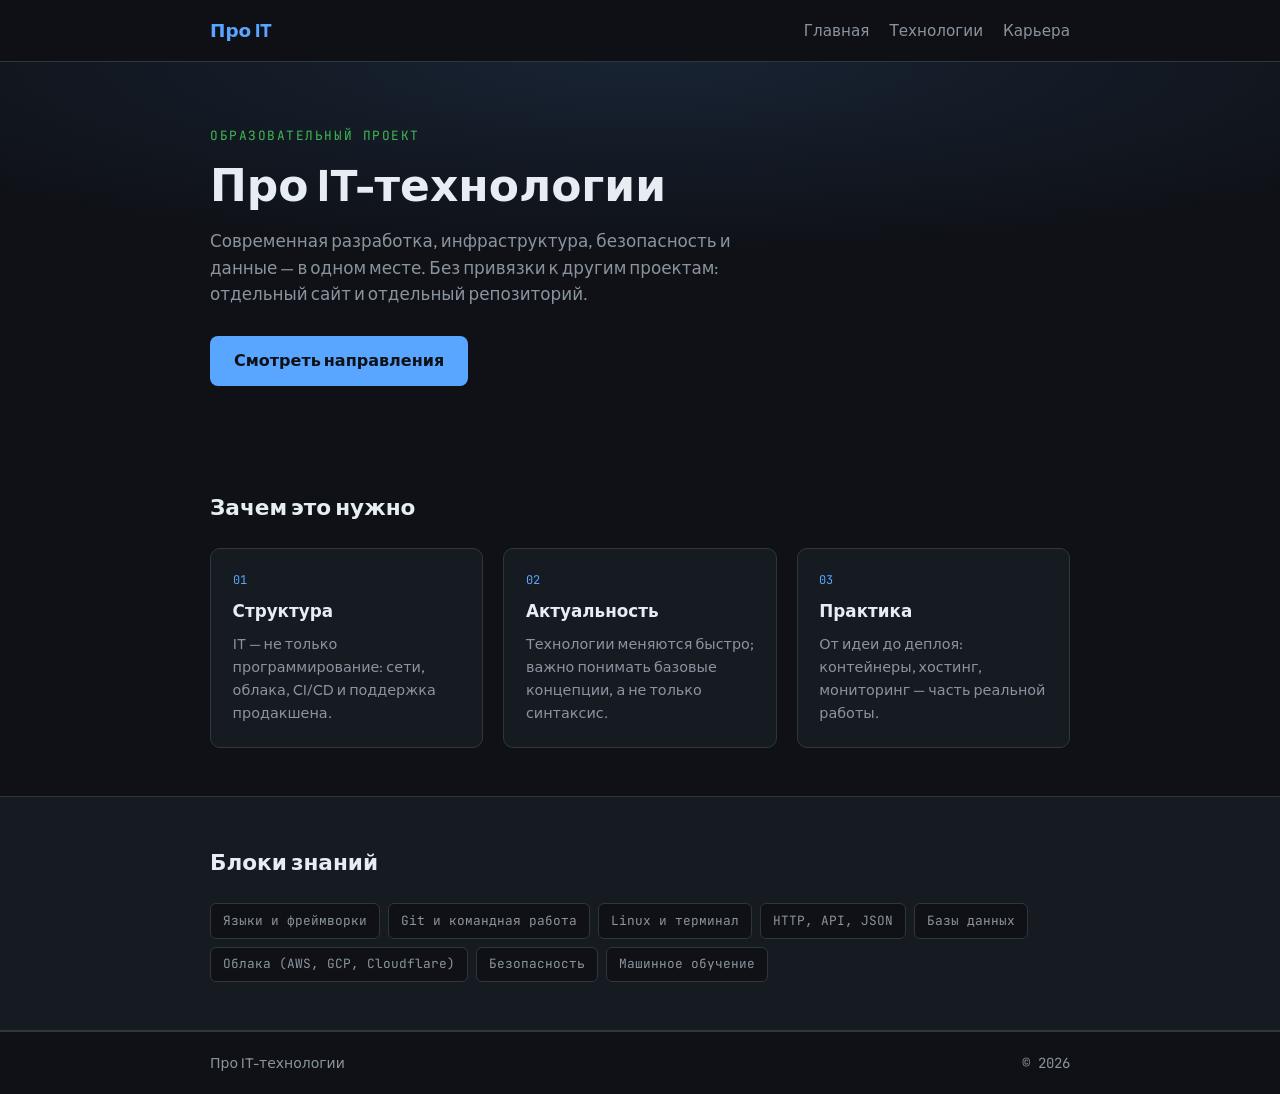
==== index.html @ e0f94e35 "Initial: Про IT-технологии — статический сайт Made-with: Cursor" ====
<!DOCTYPE html>
<html lang="ru">
<head>
  <meta charset="UTF-8" />
  <meta name="viewport" content="width=device-width, initial-scale=1.0" />
  <meta name="description" content="Про IT-технологии — обзор направлений: облако, безопасность, DevOps, ИИ и разработка." />
  <title>Про IT-технологии</title>
  <link rel="preconnect" href="https://fonts.googleapis.com" />
  <link rel="preconnect" href="https://fonts.gstatic.com" crossorigin />
  <link href="https://fonts.googleapis.com/css2?family=JetBrains+Mono:wght@400;600&family=Outfit:wght@400;600;700&display=swap" rel="stylesheet" />
  <link rel="stylesheet" href="styles.css" />
</head>
<body>
  <header class="header">
    <div class="container header-row">
      <a class="logo" href="index.html">Про IT</a>
      <nav class="nav">
        <a href="index.html">Главная</a>
        <a href="technologies.html">Технологии</a>
        <a href="career.html">Карьера</a>
      </nav>
    </div>
  </header>

  <main>
    <section class="hero">
      <div class="container">
        <p class="kicker">Образовательный проект</p>
        <h1 class="hero-title">Про IT-технологии</h1>
        <p class="hero-lead">Современная разработка, инфраструктура, безопасность и данные — в одном месте. Без привязки к другим проектам: отдельный сайт и отдельный репозиторий.</p>
        <a class="btn" href="technologies.html">Смотреть направления</a>
      </div>
    </section>

    <section class="section">
      <div class="container">
        <h2 class="h2">Зачем это нужно</h2>
        <div class="grid-3">
          <article class="card">
            <span class="card-icon">01</span>
            <h3>Структура</h3>
            <p>IT — не только программирование: сети, облака, CI/CD и поддержка продакшена.</p>
          </article>
          <article class="card">
            <span class="card-icon">02</span>
            <h3>Актуальность</h3>
            <p>Технологии меняются быстро; важно понимать базовые концепции, а не только синтаксис.</p>
          </article>
          <article class="card">
            <span class="card-icon">03</span>
            <h3>Практика</h3>
            <p>От идеи до деплоя: контейнеры, хостинг, мониторинг — часть реальной работы.</p>
          </article>
        </div>
      </div>
    </section>

    <section class="section section-dark">
      <div class="container">
        <h2 class="h2 h2-light">Блоки знаний</h2>
        <ul class="tag-list">
          <li>Языки и фреймворки</li>
          <li>Git и командная работа</li>
          <li>Linux и терминал</li>
          <li>HTTP, API, JSON</li>
          <li>Базы данных</li>
          <li>Облака (AWS, GCP, Cloudflare)</li>
          <li>Безопасность</li>
          <li>Машинное обучение</li>
        </ul>
      </div>
    </section>
  </main>

  <footer class="footer">
    <div class="container footer-row">
      <span>Про IT-технологии</span>
      <span class="mono" id="year"></span>
    </div>
  </footer>
  <script>
    document.getElementById('year').textContent = '© ' + new Date().getFullYear();
  </script>
</body>
</html>
---- styles.css ----
:root {
  --bg: #0f1117;
  --surface: #161b22;
  --text: #e6edf3;
  --muted: #8b949e;
  --accent: #58a6ff;
  --accent2: #3fb950;
  --border: #30363d;
  --font: "Outfit", system-ui, sans-serif;
  --mono: "JetBrains Mono", monospace;
}

* {
  box-sizing: border-box;
}

html {
  scroll-behavior: smooth;
}

body {
  margin: 0;
  font-family: var(--font);
  background: var(--bg);
  color: var(--text);
  line-height: 1.6;
  min-height: 100vh;
  display: flex;
  flex-direction: column;
}

main {
  flex: 1;
}

.container {
  width: 100%;
  max-width: 900px;
  margin: 0 auto;
  padding: 0 1.25rem;
}

/* Header */
.header {
  border-bottom: 1px solid var(--border);
  background: rgba(15, 17, 23, 0.92);
  backdrop-filter: blur(8px);
  position: sticky;
  top: 0;
  z-index: 10;
}

.header-row {
  display: flex;
  align-items: center;
  justify-content: space-between;
  padding: 1rem 1.25rem;
  max-width: 900px;
  margin: 0 auto;
}

.logo {
  font-weight: 700;
  color: var(--accent);
  text-decoration: none;
  font-size: 1.15rem;
}

.nav {
  display: flex;
  gap: 1.25rem;
}

.nav a {
  color: var(--muted);
  text-decoration: none;
  font-size: 0.95rem;
}

.nav a:hover {
  color: var(--text);
}

/* Hero */
.hero {
  padding: 4rem 0 3.5rem;
  background: radial-gradient(ellipse 70% 50% at 50% 0%, rgba(88, 166, 255, 0.12), transparent);
}

.kicker {
  font-family: var(--mono);
  font-size: 0.8rem;
  color: var(--accent2);
  text-transform: uppercase;
  letter-spacing: 0.12em;
  margin: 0 0 0.75rem;
}

.hero-title {
  margin: 0 0 1rem;
  font-size: clamp(2rem, 5vw, 2.75rem);
  font-weight: 700;
  line-height: 1.2;
}

.hero-lead {
  margin: 0 0 1.75rem;
  color: var(--muted);
  max-width: 560px;
  font-size: 1.05rem;
}

.btn {
  display: inline-block;
  padding: 0.75rem 1.5rem;
  background: var(--accent);
  color: var(--bg);
  text-decoration: none;
  font-weight: 600;
  border-radius: 8px;
  transition: opacity 0.2s;
}

.btn:hover {
  opacity: 0.9;
}

/* Sections */
.section {
  padding: 3rem 0;
}

.section-dark {
  background: var(--surface);
  border-top: 1px solid var(--border);
  border-bottom: 1px solid var(--border);
}

.h2 {
  margin: 0 0 1.5rem;
  font-size: 1.35rem;
}

.h2-light {
  color: var(--text);
}

.grid-3 {
  display: grid;
  gap: 1.25rem;
}

@media (min-width: 640px) {
  .grid-3 {
    grid-template-columns: repeat(3, 1fr);
  }
}

.card {
  background: var(--surface);
  border: 1px solid var(--border);
  border-radius: 10px;
  padding: 1.35rem;
}

.card-icon {
  font-family: var(--mono);
  font-size: 0.75rem;
  color: var(--accent);
  display: block;
  margin-bottom: 0.5rem;
}

.card h3 {
  margin: 0 0 0.5rem;
  font-size: 1.05rem;
}

.card p {
  margin: 0;
  font-size: 0.9rem;
  color: var(--muted);
}

.tag-list {
  list-style: none;
  margin: 0;
  padding: 0;
  display: flex;
  flex-wrap: wrap;
  gap: 0.5rem;
}

.tag-list li {
  font-family: var(--mono);
  font-size: 0.8rem;
  padding: 0.4rem 0.75rem;
  background: var(--bg);
  border: 1px solid var(--border);
  border-radius: 6px;
  color: var(--muted);
}

/* Inner pages */
.page-main {
  padding: 2.5rem 0 3rem;
}

.page-title {
  margin: 0 0 0.5rem;
  font-size: 1.75rem;
}

.page-intro {
  margin: 0 0 2rem;
  color: var(--muted);
}

.tech-blocks {
  display: flex;
  flex-direction: column;
  gap: 1.25rem;
}

.tech-block {
  border: 1px solid var(--border);
  border-radius: 10px;
  padding: 1.25rem 1.35rem;
  background: var(--surface);
}

.tech-block h2 {
  margin: 0 0 0.5rem;
  font-size: 1.1rem;
  color: var(--accent);
}

.tech-block p {
  margin: 0;
  color: var(--muted);
  font-size: 0.95rem;
}

.back {
  margin-top: 2rem;
}

.back a {
  color: var(--accent);
  text-decoration: none;
}

.back a:hover {
  text-decoration: underline;
}

/* Footer */
.footer {
  border-top: 1px solid var(--border);
  padding: 1.25rem 0;
  margin-top: auto;
}

.footer-row {
  display: flex;
  justify-content: space-between;
  align-items: center;
  font-size: 0.875rem;
  color: var(--muted);
  max-width: 900px;
  margin: 0 auto;
  padding: 0 1.25rem;
}

.mono {
  font-family: var(--mono);
}
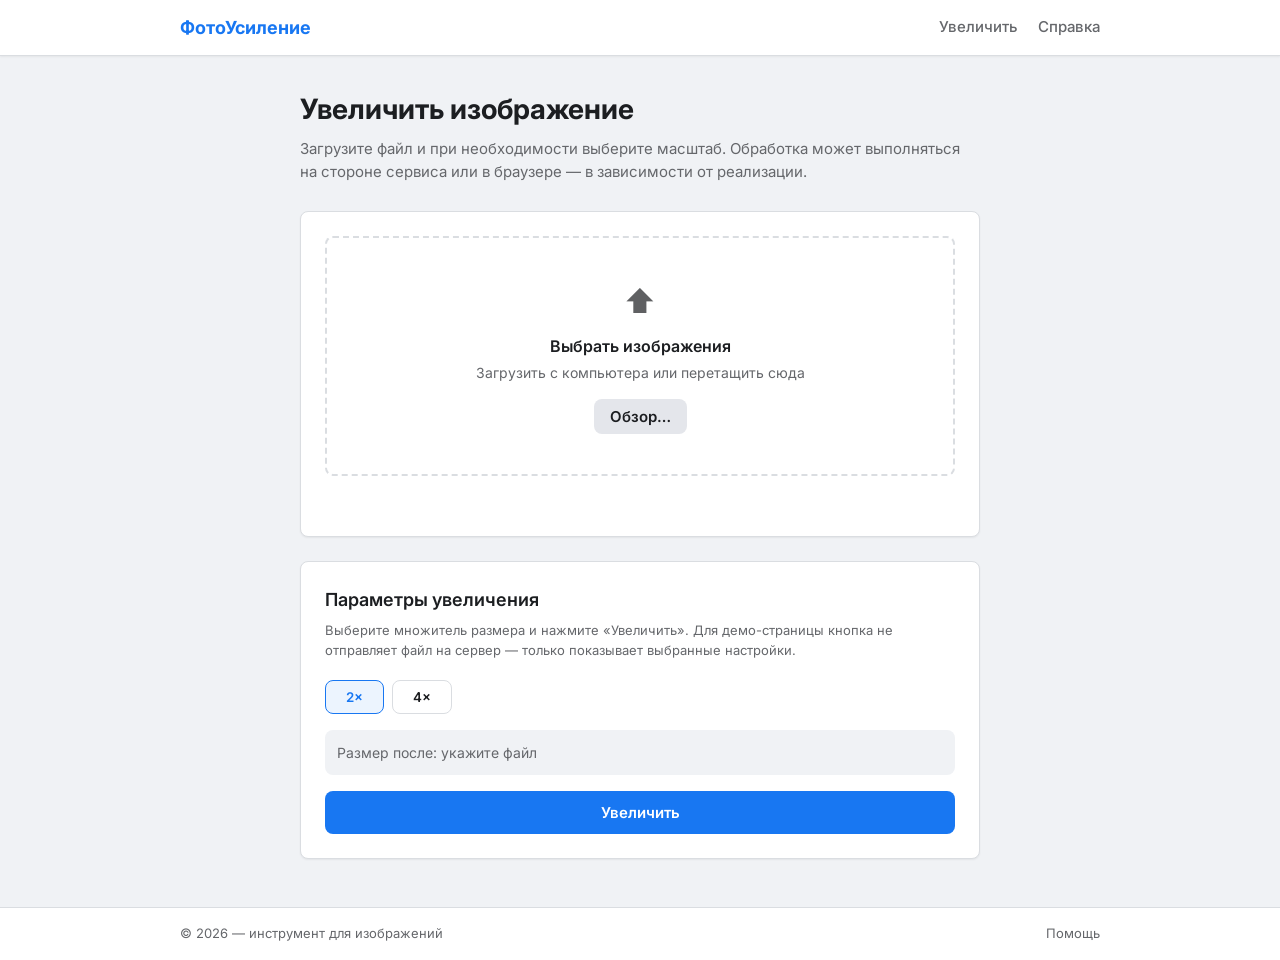
==== commit 2c4c7c3a: "redesign: light upscale-style UI, no IT; help page; drop technologies/career Made-with: Cursor" ====
--- a/index.html
+++ b/index.html
@@ -3,83 +3,125 @@
 <head>
   <meta charset="UTF-8" />
   <meta name="viewport" content="width=device-width, initial-scale=1.0" />
-  <meta name="description" content="Про IT-технологии — обзор направлений: облако, безопасность, DevOps, ИИ и разработка." />
-  <title>Про IT-технологии</title>
+  <meta name="description" content="Увеличение и улучшение качества изображений. Загрузите файл и выберите параметры." />
+  <title>Увеличить изображение</title>
   <link rel="preconnect" href="https://fonts.googleapis.com" />
   <link rel="preconnect" href="https://fonts.gstatic.com" crossorigin />
-  <link href="https://fonts.googleapis.com/css2?family=JetBrains+Mono:wght@400;600&family=Outfit:wght@400;600;700&display=swap" rel="stylesheet" />
+  <link href="https://fonts.googleapis.com/css2?family=Inter:wght@400;500;600;700&display=swap" rel="stylesheet" />
   <link rel="stylesheet" href="styles.css" />
 </head>
 <body>
-  <header class="header">
-    <div class="container header-row">
-      <a class="logo" href="index.html">Про IT</a>
-      <nav class="nav">
-        <a href="index.html">Главная</a>
-        <a href="technologies.html">Технологии</a>
-        <a href="career.html">Карьера</a>
+  <header class="topbar">
+    <div class="wrap topbar-inner">
+      <a class="brand" href="index.html">ФотоУсиление</a>
+      <nav class="topnav">
+        <a href="index.html">Увеличить</a>
+        <a href="help.html">Справка</a>
       </nav>
     </div>
   </header>
 
-  <main>
-    <section class="hero">
-      <div class="container">
-        <p class="kicker">Образовательный проект</p>
-        <h1 class="hero-title">Про IT-технологии</h1>
-        <p class="hero-lead">Современная разработка, инфраструктура, безопасность и данные — в одном месте. Без привязки к другим проектам: отдельный сайт и отдельный репозиторий.</p>
-        <a class="btn" href="technologies.html">Смотреть направления</a>
+  <main class="main">
+    <div class="wrap">
+      <h1 class="page-heading">Увеличить изображение</h1>
+      <p class="page-sub">Загрузите файл и при необходимости выберите масштаб. Обработка может выполняться на стороне сервиса или в браузере — в зависимости от реализации.</p>
+
+      <div class="upload-card">
+        <div class="dropzone" id="dropzone">
+          <input type="file" id="file-input" accept="image/jpeg,image/png,image/webp" hidden />
+          <div class="dropzone-icon" aria-hidden="true">⬆</div>
+          <p class="dropzone-title">Выбрать изображения</p>
+          <p class="dropzone-hint">Загрузить с компьютера или перетащить сюда</p>
+          <button type="button" class="btn btn-secondary" id="btn-browse">Обзор…</button>
+        </div>
+        <p class="file-name" id="file-name"></p>
       </div>
-    </section>
 
-    <section class="section">
-      <div class="container">
-        <h2 class="h2">Зачем это нужно</h2>
-        <div class="grid-3">
-          <article class="card">
-            <span class="card-icon">01</span>
-            <h3>Структура</h3>
-            <p>IT — не только программирование: сети, облака, CI/CD и поддержка продакшена.</p>
-          </article>
-          <article class="card">
-            <span class="card-icon">02</span>
-            <h3>Актуальность</h3>
-            <p>Технологии меняются быстро; важно понимать базовые концепции, а не только синтаксис.</p>
-          </article>
-          <article class="card">
-            <span class="card-icon">03</span>
-            <h3>Практика</h3>
-            <p>От идеи до деплоя: контейнеры, хостинг, мониторинг — часть реальной работы.</p>
-          </article>
+      <section class="params">
+        <h2 class="params-title">Параметры увеличения</h2>
+        <p class="params-note">Выберите множитель размера и нажмите «Увеличить». Для демо-страницы кнопка не отправляет файл на сервер — только показывает выбранные настройки.</p>
+        <div class="multiplier-group" role="group" aria-label="Множитель размера">
+          <button type="button" class="chip chip-active" data-mult="2">2×</button>
+          <button type="button" class="chip" data-mult="4">4×</button>
         </div>
-      </div>
-    </section>
-
-    <section class="section section-dark">
-      <div class="container">
-        <h2 class="h2 h2-light">Блоки знаний</h2>
-        <ul class="tag-list">
-          <li>Языки и фреймворки</li>
-          <li>Git и командная работа</li>
-          <li>Linux и терминал</li>
-          <li>HTTP, API, JSON</li>
-          <li>Базы данных</li>
-          <li>Облака (AWS, GCP, Cloudflare)</li>
-          <li>Безопасность</li>
-          <li>Машинное обучение</li>
-        </ul>
-      </div>
-    </section>
+        <div class="preview-dims" id="preview-dims">Размер после: укажите файл</div>
+        <button type="button" class="btn btn-primary btn-block" id="btn-run">Увеличить</button>
+      </section>
+    </div>
   </main>
 
-  <footer class="footer">
-    <div class="container footer-row">
-      <span>Про IT-технологии</span>
-      <span class="mono" id="year"></span>
+  <footer class="site-footer">
+    <div class="wrap footer-inner">
+      <span>© <span id="year"></span> — инструмент для изображений</span>
+      <a href="help.html">Помощь</a>
     </div>
   </footer>
+
   <script>
-    document.getElementById('year').textContent = '© ' + new Date().getFullYear();
+    (function () {
+      var dropzone = document.getElementById('dropzone');
+      var input = document.getElementById('file-input');
+      var btnBrowse = document.getElementById('btn-browse');
+      var fileName = document.getElementById('file-name');
+      var previewDims = document.getElementById('preview-dims');
+      var chips = document.querySelectorAll('.chip');
+      var mult = 2;
+      var currentFile = null;
+
+      document.getElementById('year').textContent = new Date().getFullYear();
+
+      btnBrowse.addEventListener('click', function () { input.click(); });
+      dropzone.addEventListener('click', function (e) {
+        if (e.target !== btnBrowse && !btnBrowse.contains(e.target)) input.click();
+      });
+      dropzone.addEventListener('dragover', function (e) {
+        e.preventDefault();
+        dropzone.classList.add('dropzone-active');
+      });
+      dropzone.addEventListener('dragleave', function () {
+        dropzone.classList.remove('dropzone-active');
+      });
+      dropzone.addEventListener('drop', function (e) {
+        e.preventDefault();
+        dropzone.classList.remove('dropzone-active');
+        if (e.dataTransfer.files && e.dataTransfer.files[0]) setFile(e.dataTransfer.files[0]);
+      });
+      input.addEventListener('change', function () {
+        if (input.files && input.files[0]) setFile(input.files[0]);
+      });
+
+      function setFile(file) {
+        if (!file.type.match(/^image\//)) return;
+        currentFile = file;
+        fileName.textContent = file.name;
+        var img = new Image();
+        img.onload = function () {
+          var w = img.naturalWidth, h = img.naturalHeight;
+          previewDims.textContent = 'Исходный размер: ' + w + ' × ' + h + ' → после ' + mult + '×: ' + (w * mult) + ' × ' + (h * mult);
+        };
+        img.src = URL.createObjectURL(file);
+      }
+
+      chips.forEach(function (c) {
+        c.addEventListener('click', function () {
+          chips.forEach(function (x) { x.classList.remove('chip-active'); });
+          c.classList.add('chip-active');
+          mult = parseInt(c.getAttribute('data-mult'), 10);
+          if (currentFile && previewDims.textContent.indexOf('Исходный') !== -1) {
+            var m = previewDims.textContent.match(/Исходный размер: (\d+) × (\d+)/);
+            if (m) previewDims.textContent = 'Исходный размер: ' + m[1] + ' × ' + m[2] + ' → после ' + mult + '×: ' + (m[1] * mult) + ' × ' + (m[2] * mult);
+          }
+        });
+      });
+
+      document.getElementById('btn-run').addEventListener('click', function () {
+        if (!currentFile) {
+          previewDims.textContent = 'Сначала выберите изображение.';
+          return;
+        }
+        previewDims.textContent = 'Выбрано: ' + currentFile.name + ', множитель ' + mult + '×. (Демо — без загрузки на сервер.)';
+      });
+    })();
   </script>
 </body>
 </html>
--- a/styles.css
+++ b/styles.css
@@ -1,277 +1,302 @@
+/* Светлая тема в духе сервисов вроде upscale-страниц: без копирования чужого бренда */
 :root {
-  --bg: #0f1117;
-  --surface: #161b22;
-  --text: #e6edf3;
-  --muted: #8b949e;
-  --accent: #58a6ff;
-  --accent2: #3fb950;
-  --border: #30363d;
-  --font: "Outfit", system-ui, sans-serif;
-  --mono: "JetBrains Mono", monospace;
+  --bg: #f0f2f5;
+  --surface: #ffffff;
+  --text: #1c1e21;
+  --muted: #65676b;
+  --border: #dadde1;
+  --primary: #1877f2;
+  --primary-hover: #166fe5;
+  --radius: 8px;
+  --shadow: 0 1px 2px rgba(0, 0, 0, 0.06);
 }
 
 * {
   box-sizing: border-box;
 }
 
-html {
-  scroll-behavior: smooth;
-}
-
 body {
   margin: 0;
-  font-family: var(--font);
+  font-family: "Inter", -apple-system, BlinkMacSystemFont, "Segoe UI", sans-serif;
   background: var(--bg);
   color: var(--text);
-  line-height: 1.6;
+  line-height: 1.5;
   min-height: 100vh;
   display: flex;
   flex-direction: column;
 }
 
-main {
-  flex: 1;
-}
-
-.container {
+.wrap {
   width: 100%;
-  max-width: 900px;
+  max-width: 720px;
   margin: 0 auto;
   padding: 0 1.25rem;
 }
 
 /* Header */
-.header {
+.topbar {
+  background: var(--surface);
   border-bottom: 1px solid var(--border);
-  background: rgba(15, 17, 23, 0.92);
-  backdrop-filter: blur(8px);
-  position: sticky;
-  top: 0;
-  z-index: 10;
-}
-
-.header-row {
+  box-shadow: var(--shadow);
+}
+
+.topbar-inner {
   display: flex;
   align-items: center;
   justify-content: space-between;
-  padding: 1rem 1.25rem;
-  max-width: 900px;
+  padding: 0.875rem 1.25rem;
+  max-width: 960px;
   margin: 0 auto;
 }
 
-.logo {
+.brand {
   font-weight: 700;
-  color: var(--accent);
+  font-size: 1.125rem;
+  color: var(--primary);
   text-decoration: none;
-  font-size: 1.15rem;
-}
-
-.nav {
+}
+
+.topnav {
   display: flex;
   gap: 1.25rem;
 }
 
-.nav a {
+.topnav a {
   color: var(--muted);
   text-decoration: none;
-  font-size: 0.95rem;
-}
-
-.nav a:hover {
+  font-size: 0.9375rem;
+  font-weight: 500;
+}
+
+.topnav a:hover {
   color: var(--text);
 }
 
-/* Hero */
-.hero {
-  padding: 4rem 0 3.5rem;
-  background: radial-gradient(ellipse 70% 50% at 50% 0%, rgba(88, 166, 255, 0.12), transparent);
-}
-
-.kicker {
-  font-family: var(--mono);
-  font-size: 0.8rem;
-  color: var(--accent2);
-  text-transform: uppercase;
-  letter-spacing: 0.12em;
-  margin: 0 0 0.75rem;
-}
-
-.hero-title {
+/* Main */
+.main {
+  flex: 1;
+  padding: 2rem 0 3rem;
+}
+
+.page-heading {
+  margin: 0 0 0.5rem;
+  font-size: 1.75rem;
+  font-weight: 700;
+}
+
+.page-sub {
+  margin: 0 0 1.75rem;
+  color: var(--muted);
+  font-size: 0.9375rem;
+}
+
+/* Upload card */
+.upload-card {
+  background: var(--surface);
+  border: 1px solid var(--border);
+  border-radius: var(--radius);
+  padding: 1.5rem;
+  margin-bottom: 1.5rem;
+  box-shadow: var(--shadow);
+}
+
+.dropzone {
+  border: 2px dashed var(--border);
+  border-radius: var(--radius);
+  padding: 2.5rem 1.5rem;
+  text-align: center;
+  cursor: pointer;
+  transition: border-color 0.2s, background 0.2s;
+}
+
+.dropzone:hover,
+.dropzone-active {
+  border-color: var(--primary);
+  background: rgba(24, 119, 242, 0.04);
+}
+
+.dropzone-icon {
+  font-size: 2rem;
+  margin-bottom: 0.5rem;
+  opacity: 0.7;
+}
+
+.dropzone-title {
+  margin: 0 0 0.25rem;
+  font-weight: 600;
+  font-size: 1rem;
+}
+
+.dropzone-hint {
   margin: 0 0 1rem;
-  font-size: clamp(2rem, 5vw, 2.75rem);
-  font-weight: 700;
-  line-height: 1.2;
-}
-
-.hero-lead {
-  margin: 0 0 1.75rem;
-  color: var(--muted);
-  max-width: 560px;
-  font-size: 1.05rem;
-}
-
+  font-size: 0.875rem;
+  color: var(--muted);
+}
+
+.file-name {
+  margin: 1rem 0 0;
+  font-size: 0.875rem;
+  color: var(--muted);
+  min-height: 1.25rem;
+}
+
+/* Buttons */
 .btn {
   display: inline-block;
-  padding: 0.75rem 1.5rem;
-  background: var(--accent);
-  color: var(--bg);
-  text-decoration: none;
-  font-weight: 600;
-  border-radius: 8px;
-  transition: opacity 0.2s;
-}
-
-.btn:hover {
-  opacity: 0.9;
-}
-
-/* Sections */
-.section {
-  padding: 3rem 0;
-}
-
-.section-dark {
-  background: var(--surface);
+  padding: 0.5rem 1rem;
+  border-radius: var(--radius);
+  font-weight: 600;
+  font-size: 0.9375rem;
+  cursor: pointer;
+  border: none;
+  font-family: inherit;
+}
+
+.btn-secondary {
+  background: #e4e6eb;
+  color: var(--text);
+}
+
+.btn-secondary:hover {
+  background: #d8dadf;
+}
+
+.btn-primary {
+  background: var(--primary);
+  color: #fff;
+}
+
+.btn-primary:hover {
+  background: var(--primary-hover);
+}
+
+.btn-block {
+  display: block;
+  width: 100%;
+  padding: 0.75rem 1rem;
+  margin-top: 1rem;
+}
+
+/* Params */
+.params {
+  background: var(--surface);
+  border: 1px solid var(--border);
+  border-radius: var(--radius);
+  padding: 1.5rem;
+  box-shadow: var(--shadow);
+}
+
+.params-title {
+  margin: 0 0 0.5rem;
+  font-size: 1.125rem;
+  font-weight: 600;
+}
+
+.params-note {
+  margin: 0 0 1.25rem;
+  font-size: 0.8125rem;
+  color: var(--muted);
+}
+
+.multiplier-group {
+  display: flex;
+  gap: 0.5rem;
+  margin-bottom: 1rem;
+}
+
+.chip {
+  padding: 0.5rem 1.25rem;
+  border: 1px solid var(--border);
+  border-radius: var(--radius);
+  background: var(--surface);
+  font-weight: 600;
+  cursor: pointer;
+  font-family: inherit;
+  color: var(--text);
+}
+
+.chip:hover {
+  border-color: var(--muted);
+}
+
+.chip-active {
+  border-color: var(--primary);
+  background: rgba(24, 119, 242, 0.08);
+  color: var(--primary);
+}
+
+.preview-dims {
+  font-size: 0.875rem;
+  color: var(--muted);
+  padding: 0.75rem;
+  background: var(--bg);
+  border-radius: var(--radius);
+}
+
+/* Footer */
+.site-footer {
   border-top: 1px solid var(--border);
-  border-bottom: 1px solid var(--border);
-}
-
-.h2 {
-  margin: 0 0 1.5rem;
-  font-size: 1.35rem;
-}
-
-.h2-light {
-  color: var(--text);
-}
-
-.grid-3 {
-  display: grid;
-  gap: 1.25rem;
-}
-
-@media (min-width: 640px) {
-  .grid-3 {
-    grid-template-columns: repeat(3, 1fr);
-  }
-}
-
-.card {
-  background: var(--surface);
-  border: 1px solid var(--border);
-  border-radius: 10px;
-  padding: 1.35rem;
-}
-
-.card-icon {
-  font-family: var(--mono);
-  font-size: 0.75rem;
-  color: var(--accent);
-  display: block;
-  margin-bottom: 0.5rem;
-}
-
-.card h3 {
-  margin: 0 0 0.5rem;
-  font-size: 1.05rem;
-}
-
-.card p {
-  margin: 0;
-  font-size: 0.9rem;
-  color: var(--muted);
-}
-
-.tag-list {
-  list-style: none;
-  margin: 0;
-  padding: 0;
-  display: flex;
-  flex-wrap: wrap;
-  gap: 0.5rem;
-}
-
-.tag-list li {
-  font-family: var(--mono);
-  font-size: 0.8rem;
-  padding: 0.4rem 0.75rem;
-  background: var(--bg);
-  border: 1px solid var(--border);
-  border-radius: 6px;
-  color: var(--muted);
-}
-
-/* Inner pages */
-.page-main {
-  padding: 2.5rem 0 3rem;
-}
-
-.page-title {
-  margin: 0 0 0.5rem;
-  font-size: 1.75rem;
-}
-
-.page-intro {
-  margin: 0 0 2rem;
-  color: var(--muted);
-}
-
-.tech-blocks {
-  display: flex;
-  flex-direction: column;
-  gap: 1.25rem;
-}
-
-.tech-block {
-  border: 1px solid var(--border);
-  border-radius: 10px;
-  padding: 1.25rem 1.35rem;
-  background: var(--surface);
-}
-
-.tech-block h2 {
-  margin: 0 0 0.5rem;
-  font-size: 1.1rem;
-  color: var(--accent);
-}
-
-.tech-block p {
-  margin: 0;
-  color: var(--muted);
-  font-size: 0.95rem;
-}
-
-.back {
-  margin-top: 2rem;
-}
-
-.back a {
-  color: var(--accent);
-  text-decoration: none;
-}
-
-.back a:hover {
-  text-decoration: underline;
-}
-
-/* Footer */
-.footer {
-  border-top: 1px solid var(--border);
-  padding: 1.25rem 0;
+  background: var(--surface);
+  padding: 1rem 0;
   margin-top: auto;
 }
 
-.footer-row {
+.footer-inner {
   display: flex;
   justify-content: space-between;
   align-items: center;
-  font-size: 0.875rem;
-  color: var(--muted);
-  max-width: 900px;
+  font-size: 0.8125rem;
+  color: var(--muted);
+  max-width: 960px;
   margin: 0 auto;
   padding: 0 1.25rem;
 }
 
-.mono {
-  font-family: var(--mono);
-}
+.footer-inner a {
+  color: var(--muted);
+  text-decoration: none;
+}
+
+.footer-inner a:hover {
+  color: var(--primary);
+}
+
+/* Help page */
+.help-main {
+  flex: 1;
+  padding: 2rem 0 3rem;
+}
+
+.help-block {
+  background: var(--surface);
+  border: 1px solid var(--border);
+  border-radius: var(--radius);
+  padding: 1.25rem 1.5rem;
+  margin-bottom: 1rem;
+  box-shadow: var(--shadow);
+}
+
+.help-block h2 {
+  margin: 0 0 0.5rem;
+  font-size: 1rem;
+  font-weight: 600;
+}
+
+.help-block p {
+  margin: 0;
+  font-size: 0.9375rem;
+  color: var(--muted);
+}
+
+.back-link {
+  display: inline-block;
+  margin-top: 1.5rem;
+  color: var(--primary);
+  text-decoration: none;
+  font-weight: 500;
+  font-size: 0.9375rem;
+}
+
+.back-link:hover {
+  text-decoration: underline;
+}
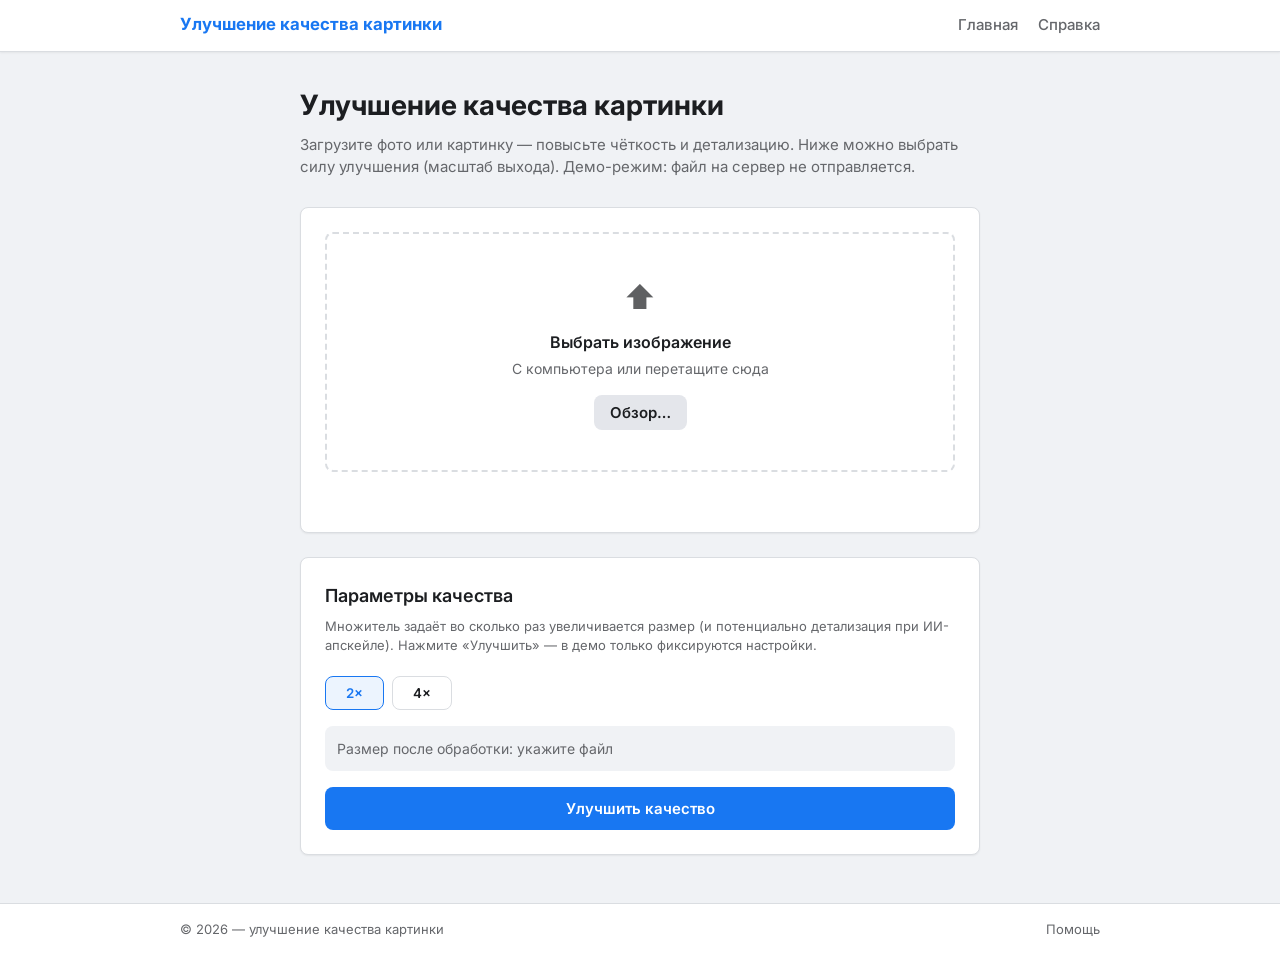
==== commit dd05cd13: "rebrand: улучшение качества картинки; Cloudflare project slug Made-with: Cursor" ====
--- a/index.html
+++ b/index.html
@@ -3,8 +3,8 @@
 <head>
   <meta charset="UTF-8" />
   <meta name="viewport" content="width=device-width, initial-scale=1.0" />
-  <meta name="description" content="Увеличение и улучшение качества изображений. Загрузите файл и выберите параметры." />
-  <title>Увеличить изображение</title>
+  <meta name="description" content="Улучшение качества картинки — загрузите изображение и выберите параметры обработки." />
+  <title>Улучшение качества картинки</title>
   <link rel="preconnect" href="https://fonts.googleapis.com" />
   <link rel="preconnect" href="https://fonts.gstatic.com" crossorigin />
   <link href="https://fonts.googleapis.com/css2?family=Inter:wght@400;500;600;700&display=swap" rel="stylesheet" />
@@ -13,9 +13,9 @@
 <body>
   <header class="topbar">
     <div class="wrap topbar-inner">
-      <a class="brand" href="index.html">ФотоУсиление</a>
+      <a class="brand" href="index.html">Улучшение качества картинки</a>
       <nav class="topnav">
-        <a href="index.html">Увеличить</a>
+        <a href="index.html">Главная</a>
         <a href="help.html">Справка</a>
       </nav>
     </div>
@@ -23,36 +23,36 @@
 
   <main class="main">
     <div class="wrap">
-      <h1 class="page-heading">Увеличить изображение</h1>
-      <p class="page-sub">Загрузите файл и при необходимости выберите масштаб. Обработка может выполняться на стороне сервиса или в браузере — в зависимости от реализации.</p>
+      <h1 class="page-heading">Улучшение качества картинки</h1>
+      <p class="page-sub">Загрузите фото или картинку — повысьте чёткость и детализацию. Ниже можно выбрать силу улучшения (масштаб выхода). Демо-режим: файл на сервер не отправляется.</p>
 
       <div class="upload-card">
         <div class="dropzone" id="dropzone">
           <input type="file" id="file-input" accept="image/jpeg,image/png,image/webp" hidden />
           <div class="dropzone-icon" aria-hidden="true">⬆</div>
-          <p class="dropzone-title">Выбрать изображения</p>
-          <p class="dropzone-hint">Загрузить с компьютера или перетащить сюда</p>
+          <p class="dropzone-title">Выбрать изображение</p>
+          <p class="dropzone-hint">С компьютера или перетащите сюда</p>
           <button type="button" class="btn btn-secondary" id="btn-browse">Обзор…</button>
         </div>
         <p class="file-name" id="file-name"></p>
       </div>
 
       <section class="params">
-        <h2 class="params-title">Параметры увеличения</h2>
-        <p class="params-note">Выберите множитель размера и нажмите «Увеличить». Для демо-страницы кнопка не отправляет файл на сервер — только показывает выбранные настройки.</p>
-        <div class="multiplier-group" role="group" aria-label="Множитель размера">
+        <h2 class="params-title">Параметры качества</h2>
+        <p class="params-note">Множитель задаёт во сколько раз увеличивается размер (и потенциально детализация при ИИ-апскейле). Нажмите «Улучшить» — в демо только фиксируются настройки.</p>
+        <div class="multiplier-group" role="group" aria-label="Уровень улучшения">
           <button type="button" class="chip chip-active" data-mult="2">2×</button>
           <button type="button" class="chip" data-mult="4">4×</button>
         </div>
-        <div class="preview-dims" id="preview-dims">Размер после: укажите файл</div>
-        <button type="button" class="btn btn-primary btn-block" id="btn-run">Увеличить</button>
+        <div class="preview-dims" id="preview-dims">Размер после обработки: укажите файл</div>
+        <button type="button" class="btn btn-primary btn-block" id="btn-run">Улучшить качество</button>
       </section>
     </div>
   </main>
 
   <footer class="site-footer">
     <div class="wrap footer-inner">
-      <span>© <span id="year"></span> — инструмент для изображений</span>
+      <span>© <span id="year"></span> — улучшение качества картинки</span>
       <a href="help.html">Помощь</a>
     </div>
   </footer>
@@ -119,7 +119,7 @@
           previewDims.textContent = 'Сначала выберите изображение.';
           return;
         }
-        previewDims.textContent = 'Выбрано: ' + currentFile.name + ', множитель ' + mult + '×. (Демо — без загрузки на сервер.)';
+        previewDims.textContent = 'Выбрано: ' + currentFile.name + ', режим ' + mult + '×. (Демо — без загрузки на сервер.)';
       });
     })();
   </script>
--- a/styles.css
+++ b/styles.css
@@ -51,9 +51,18 @@
 
 .brand {
   font-weight: 700;
-  font-size: 1.125rem;
+  font-size: 0.95rem;
   color: var(--primary);
   text-decoration: none;
+  max-width: 280px;
+  line-height: 1.3;
+}
+
+@media (min-width: 640px) {
+  .brand {
+    font-size: 1.05rem;
+    max-width: none;
+  }
 }
 
 .topnav {
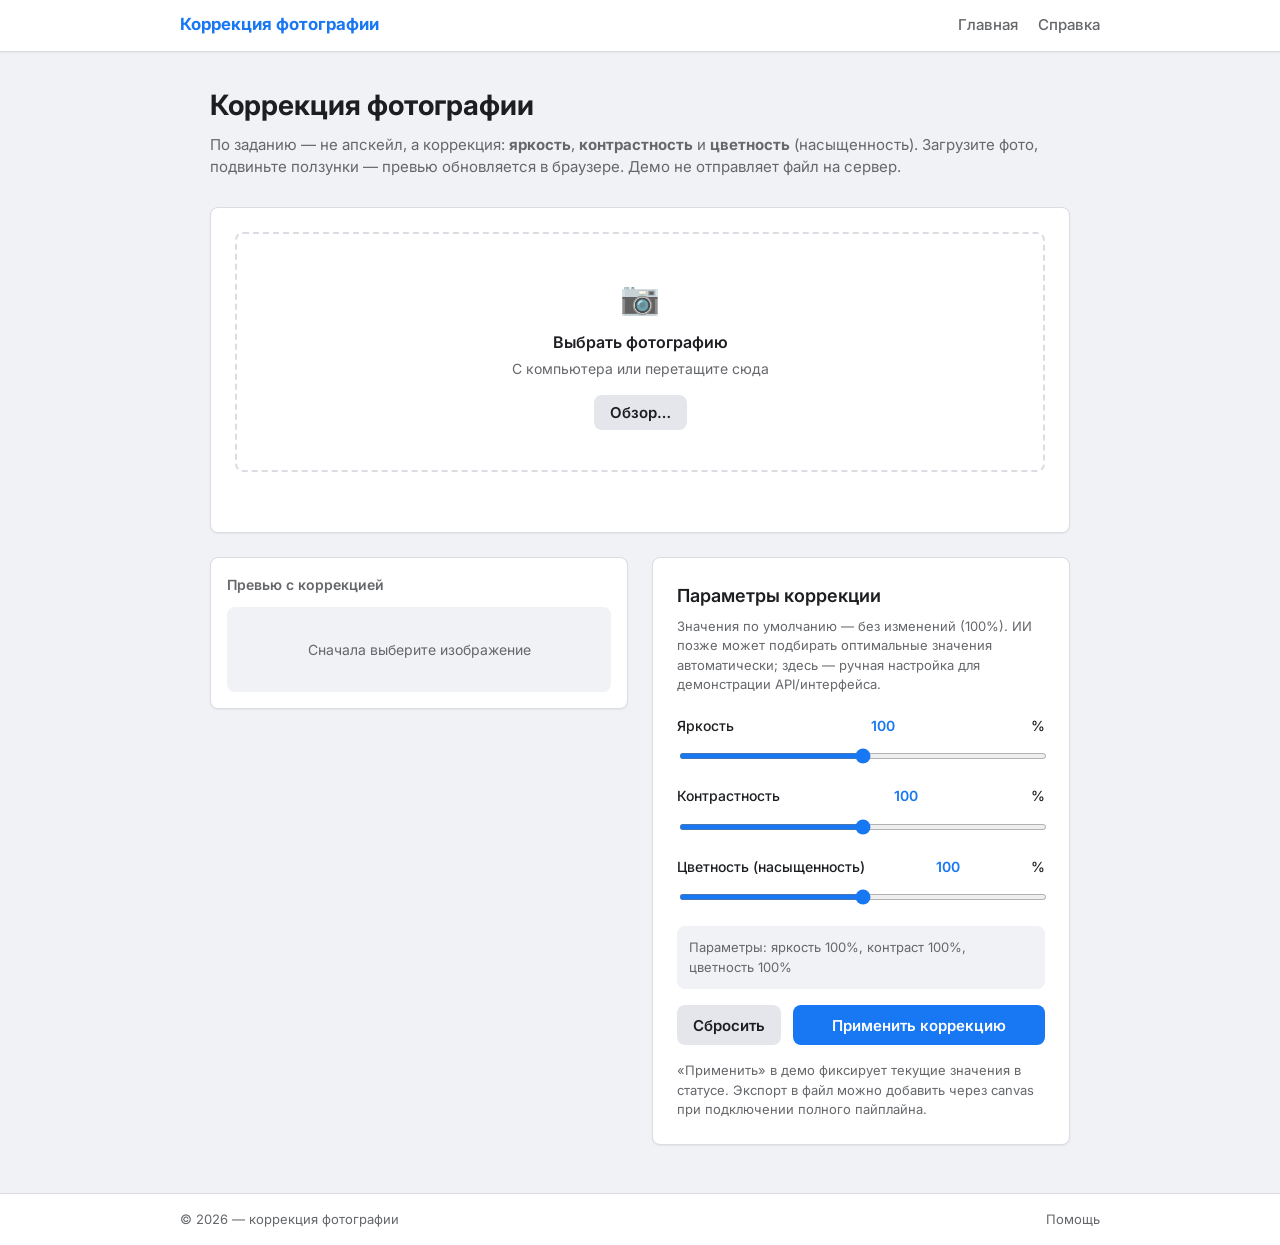
==== commit 946e7016: "fix: превью фото строго max-height 220/260px, обёртка + !important Made-with: Cursor" ====
--- a/index.html
+++ b/index.html
@@ -3,8 +3,8 @@
 <head>
   <meta charset="UTF-8" />
   <meta name="viewport" content="width=device-width, initial-scale=1.0" />
-  <meta name="description" content="Улучшение качества картинки — загрузите изображение и выберите параметры обработки." />
-  <title>Улучшение качества картинки</title>
+  <meta name="description" content="Коррекция фотографии: яркость, контрастность, цветность. Загрузите снимок и настройте параметры." />
+  <title>Коррекция фотографии</title>
   <link rel="preconnect" href="https://fonts.googleapis.com" />
   <link rel="preconnect" href="https://fonts.gstatic.com" crossorigin />
   <link href="https://fonts.googleapis.com/css2?family=Inter:wght@400;500;600;700&display=swap" rel="stylesheet" />
@@ -13,7 +13,7 @@
 <body>
   <header class="topbar">
     <div class="wrap topbar-inner">
-      <a class="brand" href="index.html">Улучшение качества картинки</a>
+      <a class="brand" href="index.html">Коррекция фотографии</a>
       <nav class="topnav">
         <a href="index.html">Главная</a>
         <a href="help.html">Справка</a>
@@ -22,37 +22,63 @@
   </header>
 
   <main class="main">
-    <div class="wrap">
-      <h1 class="page-heading">Улучшение качества картинки</h1>
-      <p class="page-sub">Загрузите фото или картинку — повысьте чёткость и детализацию. Ниже можно выбрать силу улучшения (масштаб выхода). Демо-режим: файл на сервер не отправляется.</p>
+    <div class="wrap wrap-wide">
+      <h1 class="page-heading">Коррекция фотографии</h1>
+      <p class="page-sub">По заданию — не апскейл, а коррекция: <strong>яркость</strong>, <strong>контрастность</strong> и <strong>цветность</strong> (насыщенность). Загрузите фото, подвиньте ползунки — превью обновляется в браузере. Демо не отправляет файл на сервер.</p>
 
       <div class="upload-card">
         <div class="dropzone" id="dropzone">
           <input type="file" id="file-input" accept="image/jpeg,image/png,image/webp" hidden />
-          <div class="dropzone-icon" aria-hidden="true">⬆</div>
-          <p class="dropzone-title">Выбрать изображение</p>
+          <div class="dropzone-icon" aria-hidden="true">📷</div>
+          <p class="dropzone-title">Выбрать фотографию</p>
           <p class="dropzone-hint">С компьютера или перетащите сюда</p>
           <button type="button" class="btn btn-secondary" id="btn-browse">Обзор…</button>
         </div>
         <p class="file-name" id="file-name"></p>
       </div>
 
-      <section class="params">
-        <h2 class="params-title">Параметры качества</h2>
-        <p class="params-note">Множитель задаёт во сколько раз увеличивается размер (и потенциально детализация при ИИ-апскейле). Нажмите «Улучшить» — в демо только фиксируются настройки.</p>
-        <div class="multiplier-group" role="group" aria-label="Уровень улучшения">
-          <button type="button" class="chip chip-active" data-mult="2">2×</button>
-          <button type="button" class="chip" data-mult="4">4×</button>
+      <div class="layout-correction">
+        <div class="preview-box">
+          <p class="preview-label">Превью с коррекцией</p>
+          <div class="preview-frame">
+            <div class="preview-inner" id="preview-inner">
+              <img id="preview-img" alt="" />
+            </div>
+            <p class="preview-placeholder" id="preview-placeholder">Сначала выберите изображение</p>
+          </div>
         </div>
-        <div class="preview-dims" id="preview-dims">Размер после обработки: укажите файл</div>
-        <button type="button" class="btn btn-primary btn-block" id="btn-run">Улучшить качество</button>
-      </section>
+
+        <section class="params">
+          <h2 class="params-title">Параметры коррекции</h2>
+          <p class="params-note">Значения по умолчанию — без изменений (100%). ИИ позже может подбирать оптимальные значения автоматически; здесь — ручная настройка для демонстрации API/интерфейса.</p>
+
+          <div class="slider-row">
+            <label for="brightness">Яркость <span class="slider-value" id="brightness-val">100</span>%</label>
+            <input type="range" id="brightness" min="50" max="150" value="100" />
+          </div>
+          <div class="slider-row">
+            <label for="contrast">Контрастность <span class="slider-value" id="contrast-val">100</span>%</label>
+            <input type="range" id="contrast" min="50" max="150" value="100" />
+          </div>
+          <div class="slider-row">
+            <label for="saturate">Цветность (насыщенность) <span class="slider-value" id="saturate-val">100</span>%</label>
+            <input type="range" id="saturate" min="0" max="200" value="100" />
+          </div>
+
+          <div class="status-line" id="status-line">Параметры: яркость 100%, контраст 100%, цветность 100%</div>
+          <div class="btn-row">
+            <button type="button" class="btn btn-secondary" id="btn-reset">Сбросить</button>
+            <button type="button" class="btn btn-primary" id="btn-apply">Применить коррекцию</button>
+          </div>
+          <p class="params-note params-note-small">«Применить» в демо фиксирует текущие значения в статусе. Экспорт в файл можно добавить через canvas при подключении полного пайплайна.</p>
+        </section>
+      </div>
     </div>
   </main>
 
   <footer class="site-footer">
     <div class="wrap footer-inner">
-      <span>© <span id="year"></span> — улучшение качества картинки</span>
+      <span>© <span id="year"></span> — коррекция фотографии</span>
       <a href="help.html">Помощь</a>
     </div>
   </footer>
@@ -63,24 +89,49 @@
       var input = document.getElementById('file-input');
       var btnBrowse = document.getElementById('btn-browse');
       var fileName = document.getElementById('file-name');
-      var previewDims = document.getElementById('preview-dims');
-      var chips = document.querySelectorAll('.chip');
-      var mult = 2;
-      var currentFile = null;
+      var previewImg = document.getElementById('preview-img');
+      var previewPlaceholder = document.getElementById('preview-placeholder');
+      var brightness = document.getElementById('brightness');
+      var contrast = document.getElementById('contrast');
+      var saturate = document.getElementById('saturate');
+      var brightnessVal = document.getElementById('brightness-val');
+      var contrastVal = document.getElementById('contrast-val');
+      var saturateVal = document.getElementById('saturate-val');
+      var statusLine = document.getElementById('status-line');
+      var objectUrl = null;
 
       document.getElementById('year').textContent = new Date().getFullYear();
+
+      function updateFilter() {
+        var b = brightness.value / 100;
+        var c = contrast.value / 100;
+        var s = saturate.value / 100;
+        previewImg.style.filter = 'brightness(' + b + ') contrast(' + c + ') saturate(' + s + ')';
+        brightnessVal.textContent = brightness.value;
+        contrastVal.textContent = contrast.value;
+        saturateVal.textContent = saturate.value;
+        statusLine.textContent = 'Параметры: яркость ' + brightness.value + '%, контраст ' + contrast.value + '%, цветность ' + saturate.value + '%';
+      }
+
+      function setFile(file) {
+        if (!file.type.match(/^image\//)) return;
+        if (objectUrl) URL.revokeObjectURL(objectUrl);
+        objectUrl = URL.createObjectURL(file);
+        previewImg.src = objectUrl;
+        previewImg.classList.add('preview-img-visible');
+        previewPlaceholder.style.display = 'none';
+        var previewInner = document.getElementById('preview-inner');
+        if (previewInner) previewInner.classList.add('preview-inner-visible');
+        fileName.textContent = file.name;
+        updateFilter();
+      }
 
       btnBrowse.addEventListener('click', function () { input.click(); });
       dropzone.addEventListener('click', function (e) {
         if (e.target !== btnBrowse && !btnBrowse.contains(e.target)) input.click();
       });
-      dropzone.addEventListener('dragover', function (e) {
-        e.preventDefault();
-        dropzone.classList.add('dropzone-active');
-      });
-      dropzone.addEventListener('dragleave', function () {
-        dropzone.classList.remove('dropzone-active');
-      });
+      dropzone.addEventListener('dragover', function (e) { e.preventDefault(); dropzone.classList.add('dropzone-active'); });
+      dropzone.addEventListener('dragleave', function () { dropzone.classList.remove('dropzone-active'); });
       dropzone.addEventListener('drop', function (e) {
         e.preventDefault();
         dropzone.classList.remove('dropzone-active');
@@ -90,36 +141,23 @@
         if (input.files && input.files[0]) setFile(input.files[0]);
       });
 
-      function setFile(file) {
-        if (!file.type.match(/^image\//)) return;
-        currentFile = file;
-        fileName.textContent = file.name;
-        var img = new Image();
-        img.onload = function () {
-          var w = img.naturalWidth, h = img.naturalHeight;
-          previewDims.textContent = 'Исходный размер: ' + w + ' × ' + h + ' → после ' + mult + '×: ' + (w * mult) + ' × ' + (h * mult);
-        };
-        img.src = URL.createObjectURL(file);
-      }
-
-      chips.forEach(function (c) {
-        c.addEventListener('click', function () {
-          chips.forEach(function (x) { x.classList.remove('chip-active'); });
-          c.classList.add('chip-active');
-          mult = parseInt(c.getAttribute('data-mult'), 10);
-          if (currentFile && previewDims.textContent.indexOf('Исходный') !== -1) {
-            var m = previewDims.textContent.match(/Исходный размер: (\d+) × (\d+)/);
-            if (m) previewDims.textContent = 'Исходный размер: ' + m[1] + ' × ' + m[2] + ' → после ' + mult + '×: ' + (m[1] * mult) + ' × ' + (m[2] * mult);
-          }
-        });
+      [brightness, contrast, saturate].forEach(function (el) {
+        el.addEventListener('input', updateFilter);
       });
 
-      document.getElementById('btn-run').addEventListener('click', function () {
-        if (!currentFile) {
-          previewDims.textContent = 'Сначала выберите изображение.';
+      document.getElementById('btn-reset').addEventListener('click', function () {
+        brightness.value = 100;
+        contrast.value = 100;
+        saturate.value = 100;
+        updateFilter();
+      });
+
+      document.getElementById('btn-apply').addEventListener('click', function () {
+        if (!previewImg.src) {
+          statusLine.textContent = 'Сначала выберите фотографию.';
           return;
         }
-        previewDims.textContent = 'Выбрано: ' + currentFile.name + ', режим ' + mult + '×. (Демо — без загрузки на сервер.)';
+        statusLine.textContent = 'Коррекция зафиксирована: яркость ' + brightness.value + '%, контраст ' + contrast.value + '%, цветность ' + saturate.value + '%. (Демо — без сохранения на сервер.)';
       });
     })();
   </script>
--- a/styles.css
+++ b/styles.css
@@ -33,6 +33,10 @@
   padding: 0 1.25rem;
 }
 
+.wrap-wide {
+  max-width: 900px;
+}
+
 /* Header */
 .topbar {
   background: var(--surface);
@@ -242,6 +246,155 @@
   border-radius: var(--radius);
 }
 
+/* Коррекция: превью + ползунки */
+.layout-correction {
+  display: grid;
+  gap: 1.5rem;
+  margin-top: 0.5rem;
+}
+
+@media (min-width: 768px) {
+  .layout-correction {
+    grid-template-columns: 1fr 1fr;
+    align-items: start;
+  }
+}
+
+.preview-box {
+  background: var(--surface);
+  border: 1px solid var(--border);
+  border-radius: var(--radius);
+  padding: 1rem;
+  box-shadow: var(--shadow);
+  overflow: hidden;
+  max-width: 100%;
+}
+
+.preview-label {
+  margin: 0 0 0.75rem;
+  font-size: 0.875rem;
+  font-weight: 600;
+  color: var(--muted);
+}
+
+/* Рамка превью: без flex у img — иначе браузер тянет натуральный размер */
+.preview-frame {
+  position: relative;
+  background: var(--bg);
+  border-radius: var(--radius);
+  width: 100%;
+  max-width: 100%;
+  overflow: hidden;
+  text-align: center;
+}
+
+/* Внутренний контейнер жёстко ограничивает высоту — фото не может «вылезти» */
+.preview-inner {
+  display: none;
+  max-width: 100%;
+  max-height: 220px;
+  overflow: hidden;
+  line-height: 0;
+  margin: 0 auto;
+}
+
+.preview-inner.preview-inner-visible {
+  display: block;
+}
+
+/* Обычный размер превью: не больше 220px по высоте и не шире блока */
+.preview-inner img,
+.preview-frame img {
+  display: none;
+  max-width: 100% !important;
+  max-height: 220px !important;
+  width: auto !important;
+  height: auto !important;
+  vertical-align: middle;
+  object-fit: contain;
+  box-sizing: border-box;
+}
+
+.preview-inner img.preview-img-visible,
+.preview-frame img.preview-img-visible {
+  display: inline-block;
+}
+
+@media (min-width: 768px) {
+  .preview-inner {
+    max-height: 260px;
+  }
+  .preview-inner img,
+  .preview-frame img {
+    max-height: 260px !important;
+  }
+}
+
+.preview-placeholder {
+  margin: 0;
+  padding: 2rem;
+  font-size: 0.875rem;
+  color: var(--muted);
+  text-align: center;
+}
+
+.slider-row {
+  margin-bottom: 1.25rem;
+}
+
+.slider-row label {
+  display: flex;
+  justify-content: space-between;
+  align-items: center;
+  font-size: 0.875rem;
+  font-weight: 500;
+  margin-bottom: 0.35rem;
+}
+
+.slider-value {
+  color: var(--primary);
+  font-weight: 600;
+}
+
+.slider-row input[type="range"] {
+  width: 100%;
+  height: 6px;
+  accent-color: var(--primary);
+}
+
+.status-line {
+  font-size: 0.8125rem;
+  color: var(--muted);
+  padding: 0.75rem;
+  background: var(--bg);
+  border-radius: var(--radius);
+  margin-bottom: 1rem;
+}
+
+.btn-row {
+  display: flex;
+  gap: 0.75rem;
+  flex-wrap: wrap;
+}
+
+.btn-row .btn-primary {
+  flex: 1;
+  min-width: 160px;
+  padding: 0.65rem 1rem;
+}
+
+.params-note-small {
+  margin-top: 1rem;
+  margin-bottom: 0;
+}
+
+.help-block code {
+  font-size: 0.8em;
+  background: var(--bg);
+  padding: 0.1rem 0.35rem;
+  border-radius: 4px;
+}
+
 /* Footer */
 .site-footer {
   border-top: 1px solid var(--border);
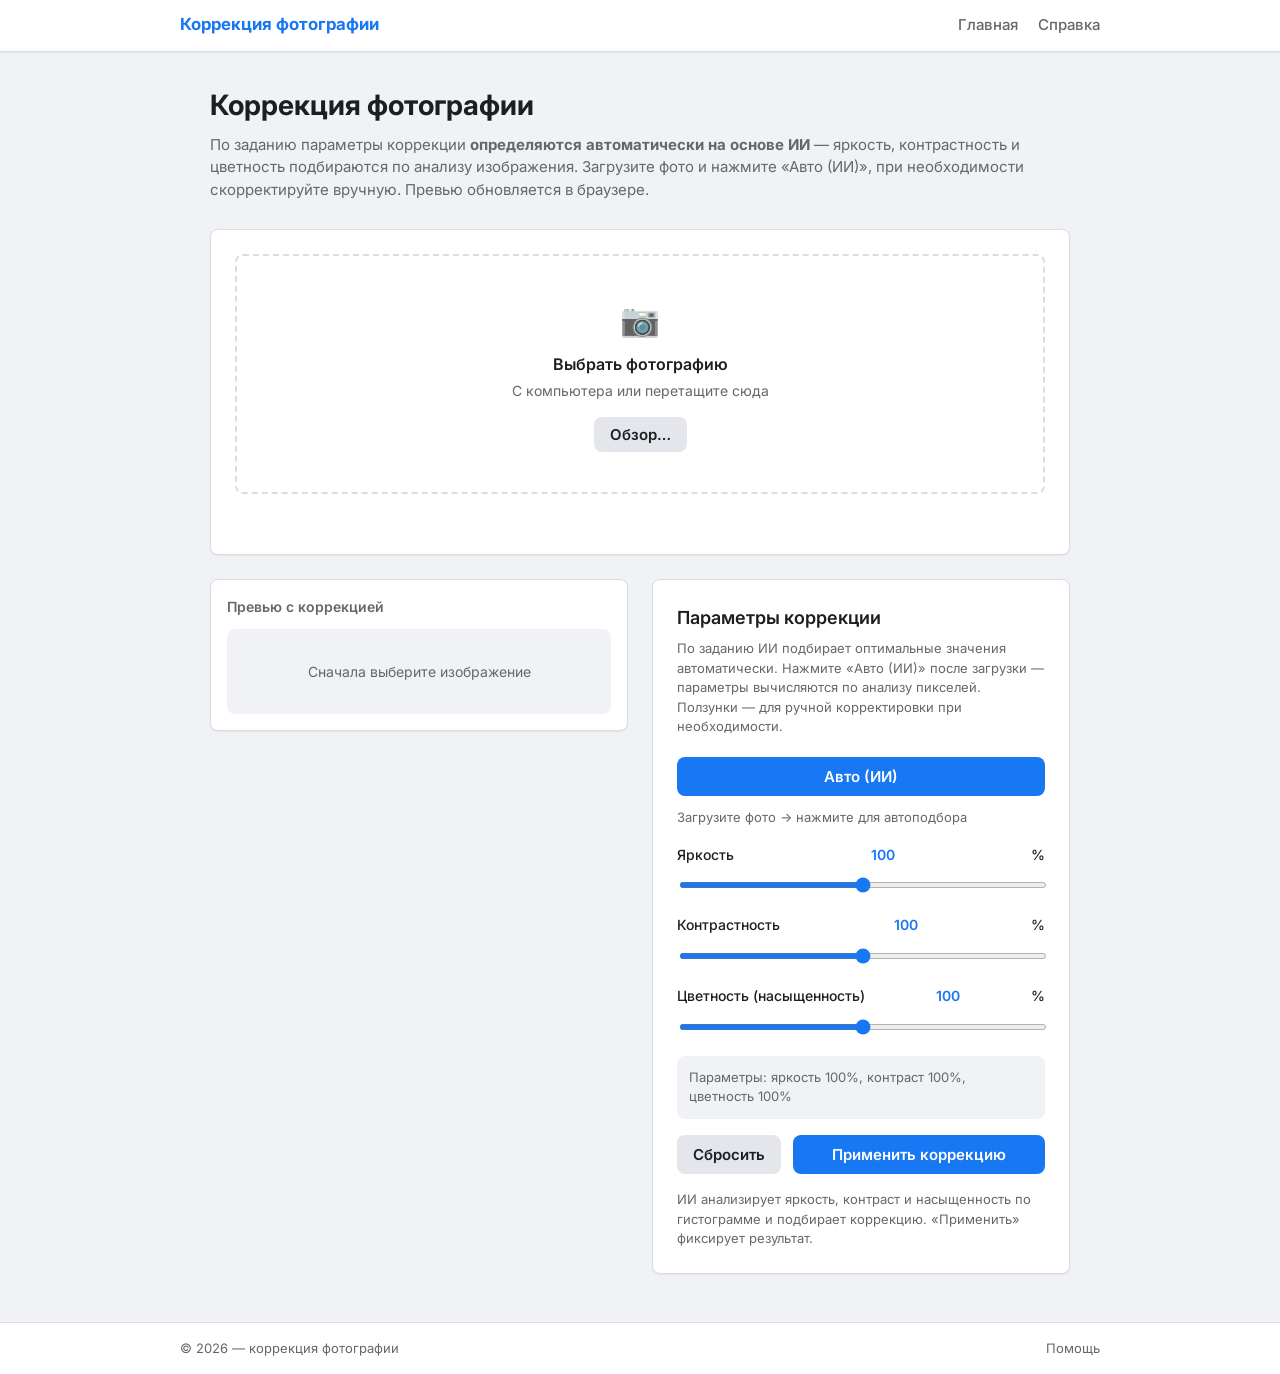
==== commit b8b0abb1: "feat: авто подбор параметров ИИ — анализ яркости/контраста/насыщенности Made-with: Cursor" ====
--- a/index.html
+++ b/index.html
@@ -24,7 +24,7 @@
   <main class="main">
     <div class="wrap wrap-wide">
       <h1 class="page-heading">Коррекция фотографии</h1>
-      <p class="page-sub">По заданию — не апскейл, а коррекция: <strong>яркость</strong>, <strong>контрастность</strong> и <strong>цветность</strong> (насыщенность). Загрузите фото, подвиньте ползунки — превью обновляется в браузере. Демо не отправляет файл на сервер.</p>
+      <p class="page-sub">По заданию параметры коррекции <strong>определяются автоматически на основе ИИ</strong> — яркость, контрастность и цветность подбираются по анализу изображения. Загрузите фото и нажмите «Авто (ИИ)», при необходимости скорректируйте вручную. Превью обновляется в браузере.</p>
 
       <div class="upload-card">
         <div class="dropzone" id="dropzone">
@@ -50,7 +50,12 @@
 
         <section class="params">
           <h2 class="params-title">Параметры коррекции</h2>
-          <p class="params-note">Значения по умолчанию — без изменений (100%). ИИ позже может подбирать оптимальные значения автоматически; здесь — ручная настройка для демонстрации API/интерфейса.</p>
+          <p class="params-note">По заданию ИИ подбирает оптимальные значения автоматически. Нажмите «Авто (ИИ)» после загрузки — параметры вычисляются по анализу пикселей. Ползунки — для ручной корректировки при необходимости.</p>
+
+          <div class="btn-row btn-row-top">
+            <button type="button" class="btn btn-primary" id="btn-auto">Авто (ИИ)</button>
+            <span class="auto-hint" id="auto-hint">Загрузите фото → нажмите для автоподбора</span>
+          </div>
 
           <div class="slider-row">
             <label for="brightness">Яркость <span class="slider-value" id="brightness-val">100</span>%</label>
@@ -70,7 +75,7 @@
             <button type="button" class="btn btn-secondary" id="btn-reset">Сбросить</button>
             <button type="button" class="btn btn-primary" id="btn-apply">Применить коррекцию</button>
           </div>
-          <p class="params-note params-note-small">«Применить» в демо фиксирует текущие значения в статусе. Экспорт в файл можно добавить через canvas при подключении полного пайплайна.</p>
+          <p class="params-note params-note-small">ИИ анализирует яркость, контраст и насыщенность по гистограмме и подбирает коррекцию. «Применить» фиксирует результат.</p>
         </section>
       </div>
     </div>
@@ -113,6 +118,8 @@
         statusLine.textContent = 'Параметры: яркость ' + brightness.value + '%, контраст ' + contrast.value + '%, цветность ' + saturate.value + '%';
       }
 
+      var lastAnalyzedFile = null;
+
       function setFile(file) {
         if (!file.type.match(/^image\//)) return;
         if (objectUrl) URL.revokeObjectURL(objectUrl);
@@ -123,6 +130,8 @@
         var previewInner = document.getElementById('preview-inner');
         if (previewInner) previewInner.classList.add('preview-inner-visible');
         fileName.textContent = file.name;
+        lastAnalyzedFile = null;
+        document.getElementById('auto-hint').textContent = 'Нажмите «Авто (ИИ)» — параметры подберутся автоматически';
         updateFilter();
       }
 
@@ -149,8 +158,59 @@
         brightness.value = 100;
         contrast.value = 100;
         saturate.value = 100;
+        lastAnalyzedFile = null;
+        document.getElementById('auto-hint').textContent = 'Нажмите «Авто (ИИ)» для автоподбора';
         updateFilter();
       });
+
+      function runAutoCorrection() {
+        if (!previewImg.src || !previewImg.complete || previewImg.naturalWidth === 0) {
+          statusLine.textContent = 'Сначала загрузите фотографию.';
+          return;
+        }
+        var canvas = document.createElement('canvas');
+        var ctx = canvas.getContext('2d');
+        var w = previewImg.naturalWidth;
+        var h = previewImg.naturalHeight;
+        var sample = 120;
+        var scale = Math.min(1, sample / Math.max(w, h));
+        canvas.width = Math.max(1, Math.floor(w * scale));
+        canvas.height = Math.max(1, Math.floor(h * scale));
+        ctx.drawImage(previewImg, 0, 0, canvas.width, canvas.height);
+        var data = ctx.getImageData(0, 0, canvas.width, canvas.height);
+        var pixels = data.data;
+        var n = pixels.length / 4;
+        var sumLum = 0, sumSqLum = 0, sumSat = 0, count = 0;
+        for (var i = 0; i < pixels.length; i += 4) {
+          var r = pixels[i] / 255, g = pixels[i + 1] / 255, b = pixels[i + 2] / 255;
+          var maxC = Math.max(r, g, b), minC = Math.min(r, g, b);
+          var lum = 0.299 * r + 0.587 * g + 0.114 * b;
+          var sat = maxC === 0 ? 0 : (maxC - minC) / maxC;
+          sumLum += lum;
+          sumSqLum += lum * lum;
+          sumSat += sat;
+          count++;
+        }
+        var meanLum = sumLum / count;
+        var variance = (sumSqLum / count) - (meanLum * meanLum);
+        var stdLum = Math.sqrt(Math.max(0, variance));
+        var meanSat = sumSat / count;
+        var targetLum = 0.5;
+        var brightnessFactor = meanLum < 0.01 ? 100 : Math.round((targetLum / meanLum) * 100);
+        brightnessFactor = Math.max(50, Math.min(150, brightnessFactor));
+        var contrastFactor = stdLum < 0.15 ? 120 : stdLum > 0.35 ? 95 : 105;
+        var saturateFactor = meanSat < 0.2 ? 130 : meanSat > 0.6 ? 90 : 110;
+        saturateFactor = Math.max(80, Math.min(150, saturateFactor));
+        brightness.value = brightnessFactor;
+        contrast.value = contrastFactor;
+        saturate.value = saturateFactor;
+        lastAnalyzedFile = previewImg.src;
+        document.getElementById('auto-hint').textContent = 'Параметры подобраны ИИ по анализу изображения';
+        updateFilter();
+        statusLine.textContent = 'ИИ: яркость ' + brightnessFactor + '%, контраст ' + contrastFactor + '%, цветность ' + saturateFactor + '%';
+      }
+
+      document.getElementById('btn-auto').addEventListener('click', runAutoCorrection);
 
       document.getElementById('btn-apply').addEventListener('click', function () {
         if (!previewImg.src) {
--- a/styles.css
+++ b/styles.css
@@ -292,7 +292,7 @@
 .preview-inner {
   display: none;
   max-width: 100%;
-  max-height: 220px;
+  max-height: 170px;
   overflow: hidden;
   line-height: 0;
   margin: 0 auto;
@@ -307,7 +307,7 @@
 .preview-frame img {
   display: none;
   max-width: 100% !important;
-  max-height: 220px !important;
+  max-height: 170px !important;
   width: auto !important;
   height: auto !important;
   vertical-align: middle;
@@ -322,11 +322,11 @@
 
 @media (min-width: 768px) {
   .preview-inner {
-    max-height: 260px;
+    max-height: 170px;
   }
   .preview-inner img,
   .preview-frame img {
-    max-height: 260px !important;
+    max-height: 170px !important;
   }
 }
 
@@ -375,6 +375,16 @@
   display: flex;
   gap: 0.75rem;
   flex-wrap: wrap;
+}
+
+.btn-row-top {
+  margin-bottom: 1rem;
+  align-items: center;
+}
+
+.auto-hint {
+  font-size: 0.8125rem;
+  color: var(--muted);
 }
 
 .btn-row .btn-primary {
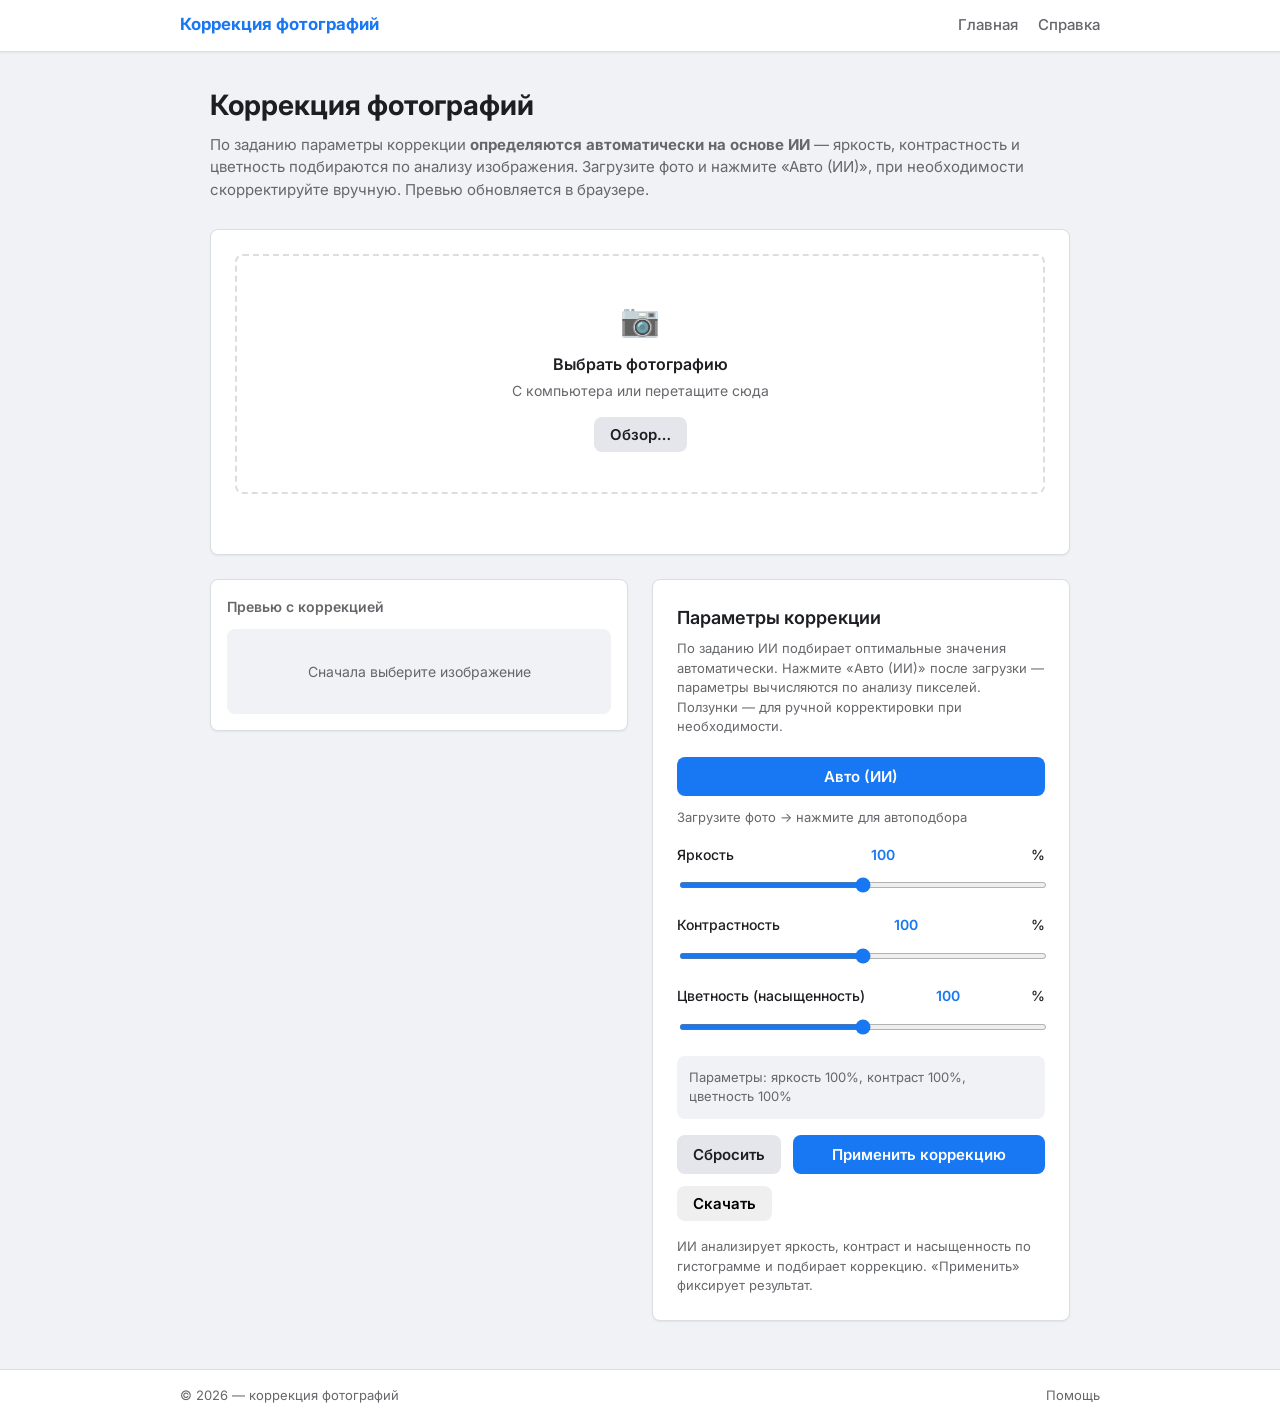
==== commit 4793e9a3: "rebrand: коррекция фотографий; repo/project slug korrekciya-fotografiy Made-with: Cursor" ====
--- a/index.html
+++ b/index.html
@@ -3,8 +3,8 @@
 <head>
   <meta charset="UTF-8" />
   <meta name="viewport" content="width=device-width, initial-scale=1.0" />
-  <meta name="description" content="Коррекция фотографии: яркость, контрастность, цветность. Загрузите снимок и настройте параметры." />
-  <title>Коррекция фотографии</title>
+  <meta name="description" content="Коррекция фотографий: яркость, контрастность, цветность. Загрузите снимок и настройте параметры." />
+  <title>Коррекция фотографий</title>
   <link rel="preconnect" href="https://fonts.googleapis.com" />
   <link rel="preconnect" href="https://fonts.gstatic.com" crossorigin />
   <link href="https://fonts.googleapis.com/css2?family=Inter:wght@400;500;600;700&display=swap" rel="stylesheet" />
@@ -13,7 +13,7 @@
 <body>
   <header class="topbar">
     <div class="wrap topbar-inner">
-      <a class="brand" href="index.html">Коррекция фотографии</a>
+      <a class="brand" href="index.html">Коррекция фотографий</a>
       <nav class="topnav">
         <a href="index.html">Главная</a>
         <a href="help.html">Справка</a>
@@ -23,7 +23,7 @@
 
   <main class="main">
     <div class="wrap wrap-wide">
-      <h1 class="page-heading">Коррекция фотографии</h1>
+      <h1 class="page-heading">Коррекция фотографий</h1>
       <p class="page-sub">По заданию параметры коррекции <strong>определяются автоматически на основе ИИ</strong> — яркость, контрастность и цветность подбираются по анализу изображения. Загрузите фото и нажмите «Авто (ИИ)», при необходимости скорректируйте вручную. Превью обновляется в браузере.</p>
 
       <div class="upload-card">
@@ -74,6 +74,7 @@
           <div class="btn-row">
             <button type="button" class="btn btn-secondary" id="btn-reset">Сбросить</button>
             <button type="button" class="btn btn-primary" id="btn-apply">Применить коррекцию</button>
+            <button type="button" class="btn btn-download" id="btn-download">Скачать</button>
           </div>
           <p class="params-note params-note-small">ИИ анализирует яркость, контраст и насыщенность по гистограмме и подбирает коррекцию. «Применить» фиксирует результат.</p>
         </section>
@@ -83,7 +84,7 @@
 
   <footer class="site-footer">
     <div class="wrap footer-inner">
-      <span>© <span id="year"></span> — коррекция фотографии</span>
+      <span>© <span id="year"></span> — коррекция фотографий</span>
       <a href="help.html">Помощь</a>
     </div>
   </footer>
@@ -104,6 +105,7 @@
       var saturateVal = document.getElementById('saturate-val');
       var statusLine = document.getElementById('status-line');
       var objectUrl = null;
+      var currentFileName = 'foto';
 
       document.getElementById('year').textContent = new Date().getFullYear();
 
@@ -130,6 +132,7 @@
         var previewInner = document.getElementById('preview-inner');
         if (previewInner) previewInner.classList.add('preview-inner-visible');
         fileName.textContent = file.name;
+        currentFileName = file.name.replace(/\.[^.]+$/, '') || 'foto';
         lastAnalyzedFile = null;
         document.getElementById('auto-hint').textContent = 'Нажмите «Авто (ИИ)» — параметры подберутся автоматически';
         updateFilter();
@@ -217,7 +220,30 @@
           statusLine.textContent = 'Сначала выберите фотографию.';
           return;
         }
-        statusLine.textContent = 'Коррекция зафиксирована: яркость ' + brightness.value + '%, контраст ' + contrast.value + '%, цветность ' + saturate.value + '%. (Демо — без сохранения на сервер.)';
+        statusLine.textContent = 'Коррекция зафиксирована: яркость ' + brightness.value + '%, контраст ' + contrast.value + '%, цветность ' + saturate.value + '%';
+      });
+
+      document.getElementById('btn-download').addEventListener('click', function () {
+        if (!previewImg.src || !previewImg.complete || previewImg.naturalWidth === 0) {
+          statusLine.textContent = 'Сначала загрузите фотографию.';
+          return;
+        }
+        var b = brightness.value / 100, c = contrast.value / 100, s = saturate.value / 100;
+        var canvas = document.createElement('canvas');
+        canvas.width = previewImg.naturalWidth;
+        canvas.height = previewImg.naturalHeight;
+        var ctx = canvas.getContext('2d');
+        ctx.filter = 'brightness(' + b + ') contrast(' + c + ') saturate(' + s + ')';
+        ctx.drawImage(previewImg, 0, 0);
+        canvas.toBlob(function (blob) {
+          var url = URL.createObjectURL(blob);
+          var a = document.createElement('a');
+          a.href = url;
+          a.download = 'korrektirovka-' + currentFileName + '.png';
+          a.click();
+          URL.revokeObjectURL(url);
+          statusLine.textContent = 'Скачано. Файл: korrektirovka-*.png';
+        }, 'image/png');
       });
     })();
   </script>
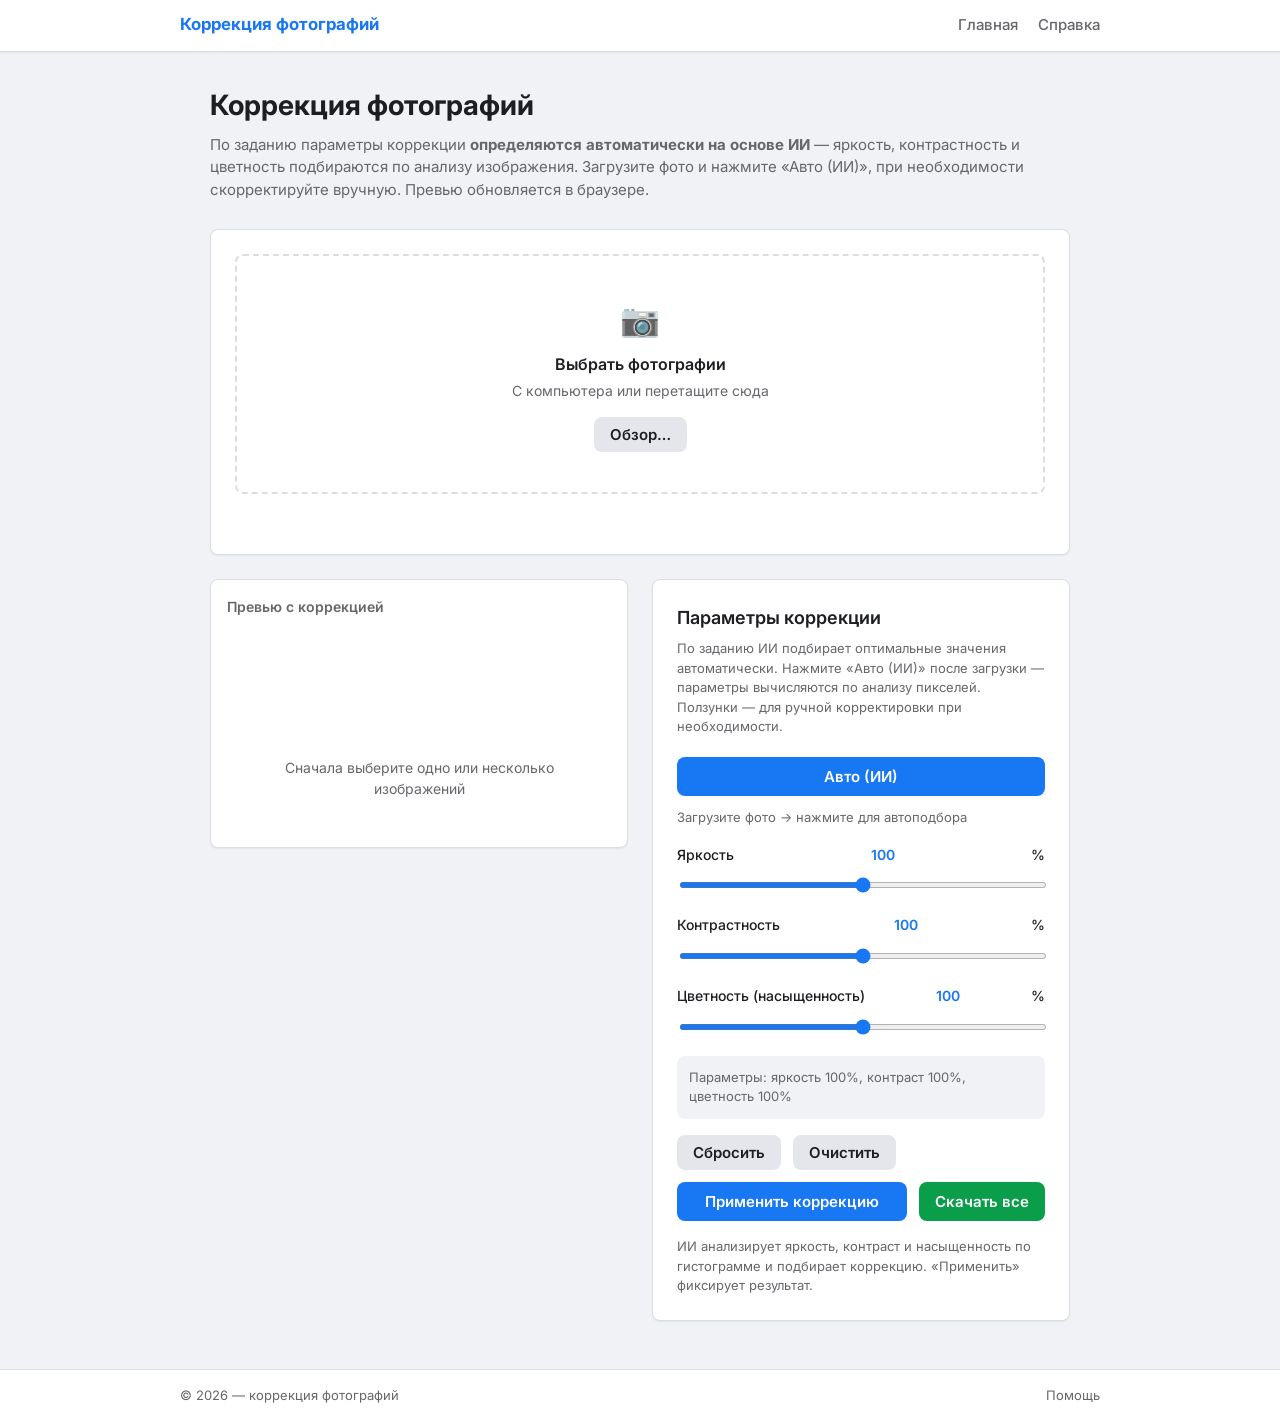
==== commit 7b1306cb: "feat: несколько фотографий — сетка превью, скачать каждую или все Made-with: Cursor" ====
--- a/index.html
+++ b/index.html
@@ -28,9 +28,9 @@
 
       <div class="upload-card">
         <div class="dropzone" id="dropzone">
-          <input type="file" id="file-input" accept="image/jpeg,image/png,image/webp" hidden />
+          <input type="file" id="file-input" accept="image/jpeg,image/png,image/webp" multiple hidden />
           <div class="dropzone-icon" aria-hidden="true">📷</div>
-          <p class="dropzone-title">Выбрать фотографию</p>
+          <p class="dropzone-title">Выбрать фотографии</p>
           <p class="dropzone-hint">С компьютера или перетащите сюда</p>
           <button type="button" class="btn btn-secondary" id="btn-browse">Обзор…</button>
         </div>
@@ -39,13 +39,9 @@
 
       <div class="layout-correction">
         <div class="preview-box">
-          <p class="preview-label">Превью с коррекцией</p>
-          <div class="preview-frame">
-            <div class="preview-inner" id="preview-inner">
-              <img id="preview-img" alt="" />
-            </div>
-            <p class="preview-placeholder" id="preview-placeholder">Сначала выберите изображение</p>
-          </div>
+          <p class="preview-label">Превью с коррекцией <span class="photo-count" id="photo-count"></span></p>
+          <div class="thumb-grid" id="thumb-grid"></div>
+          <p class="preview-placeholder" id="preview-placeholder">Сначала выберите одно или несколько изображений</p>
         </div>
 
         <section class="params">
@@ -73,8 +69,9 @@
           <div class="status-line" id="status-line">Параметры: яркость 100%, контраст 100%, цветность 100%</div>
           <div class="btn-row">
             <button type="button" class="btn btn-secondary" id="btn-reset">Сбросить</button>
+            <button type="button" class="btn btn-secondary" id="btn-clear">Очистить</button>
             <button type="button" class="btn btn-primary" id="btn-apply">Применить коррекцию</button>
-            <button type="button" class="btn btn-download" id="btn-download">Скачать</button>
+            <button type="button" class="btn btn-download" id="btn-download">Скачать все</button>
           </div>
           <p class="params-note params-note-small">ИИ анализирует яркость, контраст и насыщенность по гистограмме и подбирает коррекцию. «Применить» фиксирует результат.</p>
         </section>
@@ -95,8 +92,9 @@
       var input = document.getElementById('file-input');
       var btnBrowse = document.getElementById('btn-browse');
       var fileName = document.getElementById('file-name');
-      var previewImg = document.getElementById('preview-img');
+      var thumbGrid = document.getElementById('thumb-grid');
       var previewPlaceholder = document.getElementById('preview-placeholder');
+      var photoCount = document.getElementById('photo-count');
       var brightness = document.getElementById('brightness');
       var contrast = document.getElementById('contrast');
       var saturate = document.getElementById('saturate');
@@ -104,38 +102,96 @@
       var contrastVal = document.getElementById('contrast-val');
       var saturateVal = document.getElementById('saturate-val');
       var statusLine = document.getElementById('status-line');
-      var objectUrl = null;
-      var currentFileName = 'foto';
+      var images = [];
 
       document.getElementById('year').textContent = new Date().getFullYear();
 
+      function getFilter() {
+        var b = brightness.value / 100, c = contrast.value / 100, s = saturate.value / 100;
+        return 'brightness(' + b + ') contrast(' + c + ') saturate(' + s + ')';
+      }
+
       function updateFilter() {
-        var b = brightness.value / 100;
-        var c = contrast.value / 100;
-        var s = saturate.value / 100;
-        previewImg.style.filter = 'brightness(' + b + ') contrast(' + c + ') saturate(' + s + ')';
+        var f = getFilter();
+        thumbGrid.querySelectorAll('.thumb-img').forEach(function (img) { img.style.filter = f; });
         brightnessVal.textContent = brightness.value;
         contrastVal.textContent = contrast.value;
         saturateVal.textContent = saturate.value;
         statusLine.textContent = 'Параметры: яркость ' + brightness.value + '%, контраст ' + contrast.value + '%, цветность ' + saturate.value + '%';
       }
 
-      var lastAnalyzedFile = null;
-
-      function setFile(file) {
-        if (!file.type.match(/^image\//)) return;
-        if (objectUrl) URL.revokeObjectURL(objectUrl);
-        objectUrl = URL.createObjectURL(file);
-        previewImg.src = objectUrl;
-        previewImg.classList.add('preview-img-visible');
-        previewPlaceholder.style.display = 'none';
-        var previewInner = document.getElementById('preview-inner');
-        if (previewInner) previewInner.classList.add('preview-inner-visible');
-        fileName.textContent = file.name;
-        currentFileName = file.name.replace(/\.[^.]+$/, '') || 'foto';
-        lastAnalyzedFile = null;
-        document.getElementById('auto-hint').textContent = 'Нажмите «Авто (ИИ)» — параметры подберутся автоматически';
-        updateFilter();
+      function renderThumbs() {
+        thumbGrid.innerHTML = '';
+        images.forEach(function (item, idx) {
+          var wrap = document.createElement('div');
+          wrap.className = 'thumb-wrap';
+          var img = document.createElement('img');
+          img.className = 'thumb-img';
+          img.src = item.url;
+          img.alt = item.name;
+          img.style.filter = getFilter();
+          var nameEl = document.createElement('span');
+          nameEl.className = 'thumb-name';
+          nameEl.textContent = item.name;
+          var btn = document.createElement('button');
+          btn.type = 'button';
+          btn.className = 'btn btn-download btn-thumb';
+          btn.textContent = '↓';
+          btn.title = 'Скачать';
+          btn.onclick = function () { downloadOne(idx); };
+          wrap.appendChild(img);
+          wrap.appendChild(nameEl);
+          wrap.appendChild(btn);
+          thumbGrid.appendChild(wrap);
+        });
+        previewPlaceholder.style.display = images.length ? 'none' : 'block';
+        photoCount.textContent = images.length ? '(' + images.length + ')' : '';
+        fileName.textContent = images.length ? images.map(function (i) { return i.name; }).join(', ') : '';
+      }
+
+      function setFiles(files) {
+        for (var i = 0; i < files.length; i++) {
+          var f = files[i];
+          if (!f.type || !f.type.match(/^image\//)) continue;
+          images.push({
+            file: f,
+            url: URL.createObjectURL(f),
+            name: f.name.replace(/\.[^.]+$/, '') || 'foto'
+          });
+        }
+        renderThumbs();
+        document.getElementById('auto-hint').textContent = images.length ? 'Нажмите «Авто (ИИ)» — параметры по первому фото' : 'Загрузите фото';
+      }
+
+      function clearAll() {
+        images.forEach(function (i) { URL.revokeObjectURL(i.url); });
+        images = [];
+        renderThumbs();
+      }
+
+      function downloadOne(idx) {
+        var item = images[idx];
+        var img = new Image();
+        img.crossOrigin = 'anonymous';
+        img.onload = function () {
+          var b = brightness.value / 100, c = contrast.value / 100, s = saturate.value / 100;
+          var canvas = document.createElement('canvas');
+          canvas.width = img.naturalWidth;
+          canvas.height = img.naturalHeight;
+          var ctx = canvas.getContext('2d');
+          ctx.filter = 'brightness(' + b + ') contrast(' + c + ') saturate(' + s + ')';
+          ctx.drawImage(img, 0, 0);
+          canvas.toBlob(function (blob) {
+            var url = URL.createObjectURL(blob);
+            var a = document.createElement('a');
+            a.href = url;
+            a.download = 'korrektirovka-' + item.name + '.png';
+            a.click();
+            URL.revokeObjectURL(url);
+            statusLine.textContent = 'Скачано: ' + item.name;
+          }, 'image/png');
+        };
+        img.src = item.url;
       }
 
       btnBrowse.addEventListener('click', function () { input.click(); });
@@ -147,10 +203,11 @@
       dropzone.addEventListener('drop', function (e) {
         e.preventDefault();
         dropzone.classList.remove('dropzone-active');
-        if (e.dataTransfer.files && e.dataTransfer.files[0]) setFile(e.dataTransfer.files[0]);
+        if (e.dataTransfer.files && e.dataTransfer.files.length) setFiles(Array.from(e.dataTransfer.files));
       });
       input.addEventListener('change', function () {
-        if (input.files && input.files[0]) setFile(input.files[0]);
+        if (input.files && input.files.length) setFiles(Array.from(input.files));
+        input.value = '';
       });
 
       [brightness, contrast, saturate].forEach(function (el) {
@@ -161,89 +218,72 @@
         brightness.value = 100;
         contrast.value = 100;
         saturate.value = 100;
-        lastAnalyzedFile = null;
-        document.getElementById('auto-hint').textContent = 'Нажмите «Авто (ИИ)» для автоподбора';
+        document.getElementById('auto-hint').textContent = images.length ? 'Нажмите «Авто (ИИ)»' : 'Загрузите фото';
         updateFilter();
       });
 
+      document.getElementById('btn-clear').addEventListener('click', function () {
+        clearAll();
+        statusLine.textContent = 'Все фотографии удалены.';
+      });
+
       function runAutoCorrection() {
-        if (!previewImg.src || !previewImg.complete || previewImg.naturalWidth === 0) {
-          statusLine.textContent = 'Сначала загрузите фотографию.';
+        if (!images.length) {
+          statusLine.textContent = 'Сначала загрузите фотографии.';
           return;
         }
-        var canvas = document.createElement('canvas');
-        var ctx = canvas.getContext('2d');
-        var w = previewImg.naturalWidth;
-        var h = previewImg.naturalHeight;
-        var sample = 120;
-        var scale = Math.min(1, sample / Math.max(w, h));
-        canvas.width = Math.max(1, Math.floor(w * scale));
-        canvas.height = Math.max(1, Math.floor(h * scale));
-        ctx.drawImage(previewImg, 0, 0, canvas.width, canvas.height);
-        var data = ctx.getImageData(0, 0, canvas.width, canvas.height);
-        var pixels = data.data;
-        var n = pixels.length / 4;
-        var sumLum = 0, sumSqLum = 0, sumSat = 0, count = 0;
-        for (var i = 0; i < pixels.length; i += 4) {
-          var r = pixels[i] / 255, g = pixels[i + 1] / 255, b = pixels[i + 2] / 255;
-          var maxC = Math.max(r, g, b), minC = Math.min(r, g, b);
-          var lum = 0.299 * r + 0.587 * g + 0.114 * b;
-          var sat = maxC === 0 ? 0 : (maxC - minC) / maxC;
-          sumLum += lum;
-          sumSqLum += lum * lum;
-          sumSat += sat;
-          count++;
-        }
-        var meanLum = sumLum / count;
-        var variance = (sumSqLum / count) - (meanLum * meanLum);
-        var stdLum = Math.sqrt(Math.max(0, variance));
-        var meanSat = sumSat / count;
-        var targetLum = 0.5;
-        var brightnessFactor = meanLum < 0.01 ? 100 : Math.round((targetLum / meanLum) * 100);
-        brightnessFactor = Math.max(50, Math.min(150, brightnessFactor));
-        var contrastFactor = stdLum < 0.15 ? 120 : stdLum > 0.35 ? 95 : 105;
-        var saturateFactor = meanSat < 0.2 ? 130 : meanSat > 0.6 ? 90 : 110;
-        saturateFactor = Math.max(80, Math.min(150, saturateFactor));
-        brightness.value = brightnessFactor;
-        contrast.value = contrastFactor;
-        saturate.value = saturateFactor;
-        lastAnalyzedFile = previewImg.src;
-        document.getElementById('auto-hint').textContent = 'Параметры подобраны ИИ по анализу изображения';
-        updateFilter();
-        statusLine.textContent = 'ИИ: яркость ' + brightnessFactor + '%, контраст ' + contrastFactor + '%, цветность ' + saturateFactor + '%';
+        var img = new Image();
+        img.onload = function () {
+          var canvas = document.createElement('canvas');
+          var ctx = canvas.getContext('2d');
+          var w = img.naturalWidth, h = img.naturalHeight;
+          var sample = 120;
+          var scale = Math.min(1, sample / Math.max(w, h));
+          canvas.width = Math.max(1, Math.floor(w * scale));
+          canvas.height = Math.max(1, Math.floor(h * scale));
+          ctx.drawImage(img, 0, 0, canvas.width, canvas.height);
+          var data = ctx.getImageData(0, 0, canvas.width, canvas.height);
+          var pixels = data.data;
+          var sumLum = 0, sumSqLum = 0, sumSat = 0, count = 0;
+          for (var i = 0; i < pixels.length; i += 4) {
+            var r = pixels[i] / 255, g = pixels[i + 1] / 255, b = pixels[i + 2] / 255;
+            var maxC = Math.max(r, g, b), minC = Math.min(r, g, b);
+            var lum = 0.299 * r + 0.587 * g + 0.114 * b;
+            var sat = maxC === 0 ? 0 : (maxC - minC) / maxC;
+            sumLum += lum; sumSqLum += lum * lum; sumSat += sat; count++;
+          }
+          var meanLum = sumLum / count;
+          var variance = (sumSqLum / count) - (meanLum * meanLum);
+          var stdLum = Math.sqrt(Math.max(0, variance));
+          var meanSat = sumSat / count;
+          var brightnessFactor = meanLum < 0.01 ? 100 : Math.round((0.5 / meanLum) * 100);
+          brightnessFactor = Math.max(50, Math.min(150, brightnessFactor));
+          var contrastFactor = stdLum < 0.15 ? 120 : stdLum > 0.35 ? 95 : 105;
+          var saturateFactor = meanSat < 0.2 ? 130 : meanSat > 0.6 ? 90 : 110;
+          saturateFactor = Math.max(80, Math.min(150, saturateFactor));
+          brightness.value = brightnessFactor;
+          contrast.value = contrastFactor;
+          saturate.value = saturateFactor;
+          document.getElementById('auto-hint').textContent = 'Параметры по первому фото';
+          updateFilter();
+          statusLine.textContent = 'ИИ: яркость ' + brightnessFactor + '%, контраст ' + contrastFactor + '%, цветность ' + saturateFactor + '%';
+        };
+        img.src = images[0].url;
       }
 
       document.getElementById('btn-auto').addEventListener('click', runAutoCorrection);
 
       document.getElementById('btn-apply').addEventListener('click', function () {
-        if (!previewImg.src) {
-          statusLine.textContent = 'Сначала выберите фотографию.';
-          return;
-        }
-        statusLine.textContent = 'Коррекция зафиксирована: яркость ' + brightness.value + '%, контраст ' + contrast.value + '%, цветность ' + saturate.value + '%';
+        if (!images.length) { statusLine.textContent = 'Сначала выберите фотографии.'; return; }
+        statusLine.textContent = 'Коррекция: яркость ' + brightness.value + '%, контраст ' + contrast.value + '%, цветность ' + saturate.value + '%';
       });
 
       document.getElementById('btn-download').addEventListener('click', function () {
-        if (!previewImg.src || !previewImg.complete || previewImg.naturalWidth === 0) {
-          statusLine.textContent = 'Сначала загрузите фотографию.';
-          return;
-        }
-        var b = brightness.value / 100, c = contrast.value / 100, s = saturate.value / 100;
-        var canvas = document.createElement('canvas');
-        canvas.width = previewImg.naturalWidth;
-        canvas.height = previewImg.naturalHeight;
-        var ctx = canvas.getContext('2d');
-        ctx.filter = 'brightness(' + b + ') contrast(' + c + ') saturate(' + s + ')';
-        ctx.drawImage(previewImg, 0, 0);
-        canvas.toBlob(function (blob) {
-          var url = URL.createObjectURL(blob);
-          var a = document.createElement('a');
-          a.href = url;
-          a.download = 'korrektirovka-' + currentFileName + '.png';
-          a.click();
-          URL.revokeObjectURL(url);
-          statusLine.textContent = 'Скачано. Файл: korrektirovka-*.png';
-        }, 'image/png');
+        if (!images.length) { statusLine.textContent = 'Сначала загрузите фотографии.'; return; }
+        images.forEach(function (_, idx) {
+          setTimeout(function () { downloadOne(idx); }, idx * 200);
+        });
+        statusLine.textContent = 'Скачивание ' + images.length + ' файлов…';
       });
     })();
   </script>
--- a/styles.css
+++ b/styles.css
@@ -183,6 +183,15 @@
   background: var(--primary-hover);
 }
 
+.btn-download {
+  background: #0a9d4a;
+  color: #fff;
+}
+
+.btn-download:hover {
+  background: #099044;
+}
+
 .btn-block {
   display: block;
   width: 100%;
@@ -275,6 +284,54 @@
   font-size: 0.875rem;
   font-weight: 600;
   color: var(--muted);
+}
+
+.photo-count {
+  color: var(--primary);
+  font-weight: 500;
+}
+
+.thumb-grid {
+  display: grid;
+  grid-template-columns: repeat(auto-fill, minmax(140px, 1fr));
+  gap: 1rem;
+  min-height: 80px;
+}
+
+.thumb-wrap {
+  position: relative;
+  background: var(--bg);
+  border-radius: var(--radius);
+  overflow: hidden;
+  display: flex;
+  flex-direction: column;
+  align-items: center;
+}
+
+.thumb-img {
+  width: 100%;
+  height: 120px;
+  object-fit: contain;
+  object-position: center;
+  background: var(--surface);
+}
+
+.thumb-name {
+  font-size: 0.7rem;
+  color: var(--muted);
+  padding: 0.35rem 0.5rem;
+  overflow: hidden;
+  text-overflow: ellipsis;
+  white-space: nowrap;
+  max-width: 100%;
+}
+
+.thumb-wrap .btn-thumb {
+  position: absolute;
+  top: 0.25rem;
+  right: 0.25rem;
+  padding: 0.25rem 0.5rem;
+  font-size: 0.75rem;
 }
 
 /* Рамка превью: без flex у img — иначе браузер тянет натуральный размер */
@@ -331,7 +388,7 @@
 }
 
 .preview-placeholder {
-  margin: 0;
+  margin: 1rem 0 0;
   padding: 2rem;
   font-size: 0.875rem;
   color: var(--muted);
